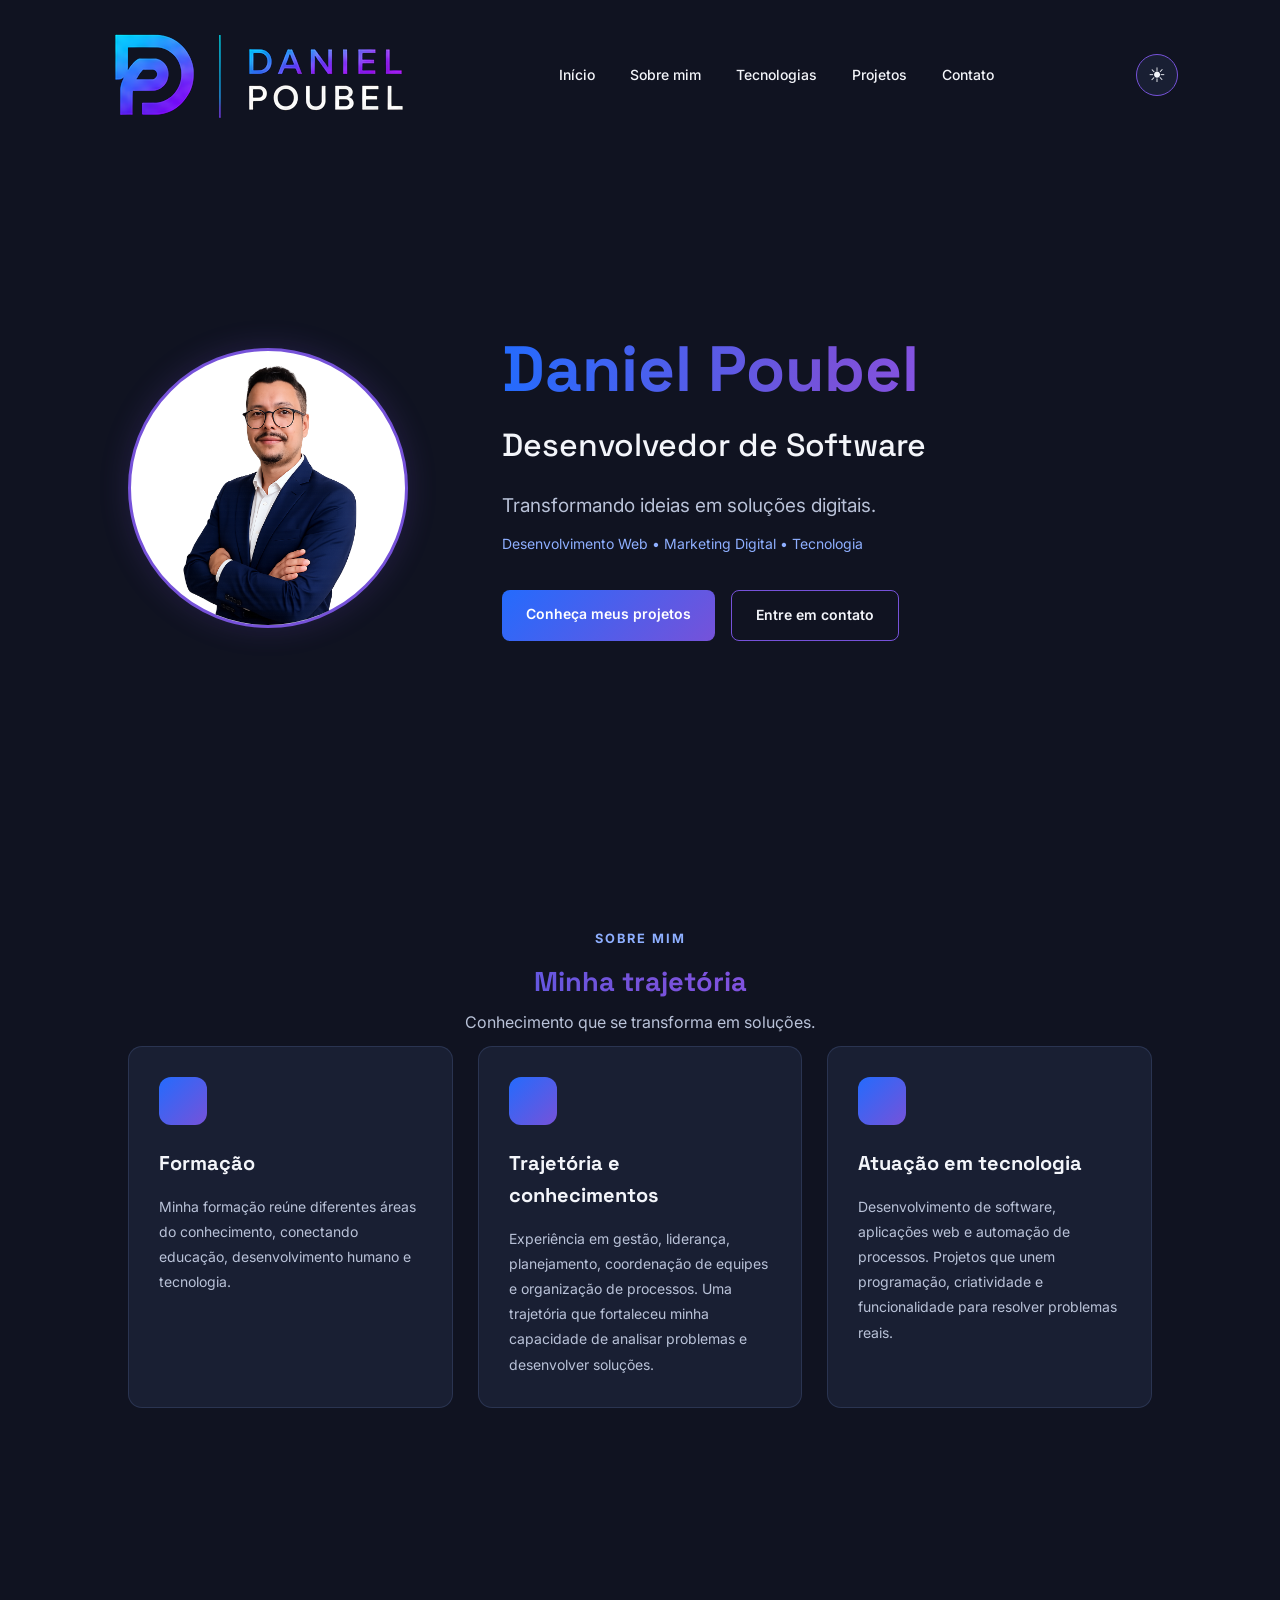
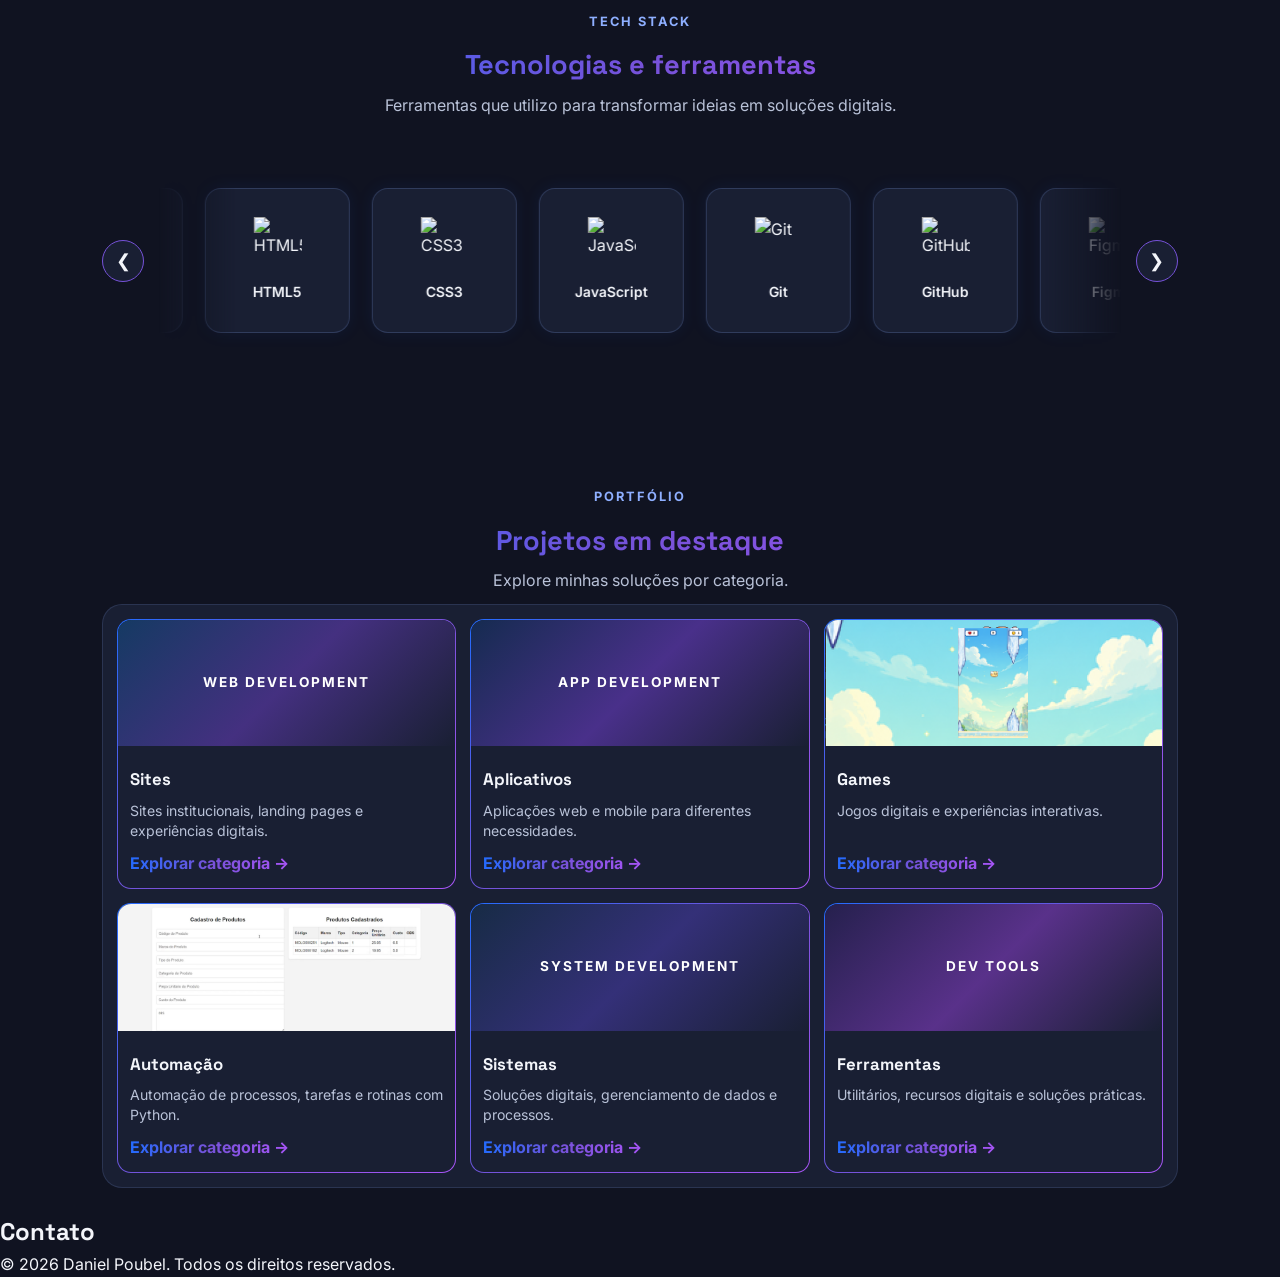
==== index.html @ 7cf1dde3 "Aprimora navegação e visual do portfólio Implementa alternância de temas, atualização dinâmica da lo" ====
<!DOCTYPE html>
<html lang="pt-BR">

<head>
    <meta charset="UTF-8">
    <meta name="viewport" content="width=device-width, initial-scale=1.0">

    <meta name="description" content="Portfólio Profissional de Daniel Poubel. Desenvolvimento Web, Marketing Digital e Tecnologia.">

    <title>Daniel Poubel | Desenvolvedor de Software</title>

    <!-- Google Fonts -->
    <link rel="preconnect" href="https://fonts.googleapis.com">
    <link rel="preconnect" href="https://fonts.gstatic.com" crossorigin>

    <link href="https://fonts.googleapis.com/css2?family=Inter:wght@400;500;600;700&family=Space+Grotesk:wght@400;500;600;700&display=swap" rel="stylesheet">

    <!-- CSS -->
    <link rel="stylesheet" href="css/style.css">
    <link rel="stylesheet" href="css/responsive.css">
    <link rel="stylesheet" href="css/animations.css">

    <!-- JavaScript -->
    <script src="js/main.js" defer></script>
    <script src="js/theme.js" defer></script>
    <script src="js/carousel.js" defer></script>

</head>

<body>

    <!-- CABEÇALHO -->
    <header class="header">

        <nav class="navbar">

            <!-- LOGO -->
            <img
                id="logo-principal"
                src="assets/images/logo/logo-horizontal-dark.png"
                alt="Daniel Poubel"
            >
            
            <button class="menu-toggle" id="menu-toggle"
                    type="button"
                    aria-label="Abrir menu"
                    aria-expanded="false">
                <span></span>
                <span></span>
                <span></span>
            </button>

            <!-- MENU -->
            <ul class="nav-menu" id="nav-menu">
                <li><a href="#inicio">Início</a></li>
                <li><a href="#sobre">Sobre mim</a></li>
                <li><a href="#tecnologias">Tecnologias</a></li>
                <li><a href="#projetos">Projetos</a></li>
                <li><a href="#contato">Contato</a></li>
            </ul>

            <!-- BOTÃO DE TEMA -->
            <button
                class="theme-toggle"
                id="theme-toggle"
                type="button"
                aria-label="Alternar tema"
            >
                <span id="theme-icon">☀</span>
            </button>

        </nav>

    </header>


    <!-- CONTEÚDO PRINCIPAL -->
    <main>

        <!-- APRESENTAÇÃO INICIAL -->
        <section class="hero" id="inicio">

            <!-- FOTO PROFISSIONAL -->
            <div class="hero-image">

                <img
                    src="assets/images/profile/daniel_poubel.png"
                    alt="Fotografia Profissional de Daniel Poubel"
                >

            </div>

            <!-- CONTEÚDO TEXTUAL -->
            <div class="hero-content">

                <h1>
                    Daniel Poubel
                </h1>

                <h2>
                    Desenvolvedor de Software
                </h2>

                <p class="hero-description">
                    Transformando ideias em soluções digitais.
                </p>

                <p class="hero-areas">
                    Desenvolvimento Web • Marketing Digital • Tecnologia
                </p>

                <div class="hero-buttons">

                    <a href="#projetos" class="btn-primary">
                        Conheça meus projetos
                    </a>

                    <a href="#contato" class="btn-secondary">
                        Entre em contato
                    </a>

                </div>

            </div>

            
        </section>


        <!-- SEÇÕES -->      
       
        <!-- SOBRE MIM -->
        <section class="about" id="sobre">

            <div class="section-heading">
                <span class="section-tag">SOBRE MIM</span>
                <h2>Minha trajetória</h2>
                <p>Conhecimento que se transforma em soluções.</p>
            </div>

            <div class="about-content">

                <!-- FORMAÇÃO -->
                <article class="about-card">
                    <div class="about-icon">
                        <i class="icon-graduation"></i>
                    </div>

                    <h3>Formação</h3>

                    <p>
                        Minha formação reúne diferentes áreas do conhecimento,
                        conectando educação, desenvolvimento humano e tecnologia.
                    </p>
                </article>

                <!-- CONHECIMENTOS -->
                <article class="about-card">
                    <div class="about-icon">
                        <i class="icon-lightbulb"></i>
                    </div>

                    <h3>Trajetória e conhecimentos</h3>

                    <p>
                        Experiência em gestão, liderança, planejamento,
                        coordenação de equipes e organização de processos.
                        Uma trajetória que fortaleceu minha capacidade de
                        analisar problemas e desenvolver soluções.
                    </p>
                </article>

                <!-- TECNOLOGIA -->
                <article class="about-card">
                    <div class="about-icon">
                        <i class="icon-code"></i>
                    </div>

                    <h3>Atuação em tecnologia</h3>

                    <p>
                        Desenvolvimento de software, aplicações web e
                        automação de processos. Projetos que unem programação,
                        criatividade e funcionalidade para resolver problemas
                        reais.
                    </p>
                </article>

            </div>

        </section>      
        
        <!-- TECNOLOGIAS -->
        <section class="technologies" id="tecnologias">

            <div class="section-heading">
                <span class="section-tag">TECH STACK</span>
                <h2>Tecnologias e ferramentas</h2>
                <p>Ferramentas que utilizo para transformar ideias em soluções digitais.</p>
            </div>

            <div class="tech-carousel">

                <button
                    class="tech-arrow tech-prev"
                    id="tech-prev"
                    type="button"
                    aria-label="Tecnologias anteriores">
                    &#10094;
                </button>

                <div class="tech-track-container" id="tech-container">

                    <div class="tech-track" id="tech-track">

                        <!-- PYTHON -->
                        <div class="tech-item">
                            <img src="https://cdn.jsdelivr.net/gh/devicons/devicon/icons/python/python-original.svg" alt="Python">
                            <span>Python</span>
                        </div>

                        <!-- HTML5 -->
                        <div class="tech-item">
                            <img src="https://cdn.simpleicons.org/html5/E34F26" alt="HTML5">
                            <span>HTML5</span>
                        </div>

                        <!-- CSS3 -->
                        <div class="tech-item">
                            <img src="https://cdn.simpleicons.org/css/663399" alt="CSS3">
                            <span>CSS3</span>
                        </div>

                        <!-- JAVASCRIPT -->
                        <div class="tech-item">
                            <img src="https://cdn.simpleicons.org/javascript/F7DF1E" alt="JavaScript">
                            <span>JavaScript</span>
                        </div>

                        <!-- GIT -->
                        <div class="tech-item">
                            <img src="https://cdn.simpleicons.org/git/F05032" alt="Git">
                            <span>Git</span>
                        </div>

                        <!-- GITHUB -->
                        <div class="tech-item">
                            <img src="https://cdn.simpleicons.org/github/FFFFFF" alt="GitHub">
                            <span>GitHub</span>
                        </div>

                        <!-- FIGMA -->
                        <div class="tech-item">
                            <img src="https://cdn.simpleicons.org/figma/F24E1E" alt="Figma">
                            <span>Figma</span>
                        </div>

                        <!-- WORDPRESS -->
                        <div class="tech-item">
                            <img src="https://cdn.simpleicons.org/wordpress/21759B" alt="WordPress">
                            <span>WordPress</span>
                        </div>

                    </div>

                </div>

                <button
                    class="tech-arrow tech-next"
                    id="tech-next"
                    type="button"
                    aria-label="Próximas tecnologias">
                    &#10095;
                </button>

            </div>

        </section>
        
        
        <!-- PROJETOS -->
        <section class="projects" id="projetos">

            <div class="section-heading">
                <span class="section-tag">PORTFÓLIO</span>
                <h2>Projetos em destaque</h2>
                <p>Explore minhas soluções por categoria.</p>
            </div>

            <div class="projects-container">

                <!-- SITES -->
                <a href="projetos/sites/index.html" class="project-card">
                    <div class="project-image category-cover category-sites">
                        <span>WEB DEVELOPMENT</span>
                    </div>
                    <div class="project-content">
                        <h3>Sites</h3>
                        <p>Sites institucionais, landing pages e experiências digitais.</p>
                        <span class="project-link">Explorar categoria →</span>
                    </div>
                </a>

                <!-- APLICATIVOS -->
                <a href="projetos/aplicativos/index.html" class="project-card">
                    <div class="project-image category-cover category-apps">
                        <span>APP DEVELOPMENT</span>
                    </div>
                    <div class="project-content">
                        <h3>Aplicativos</h3>
                        <p>Aplicações web e mobile para diferentes necessidades.</p>
                        <span class="project-link">Explorar categoria →</span>
                    </div>
                </a>

                <!-- GAMES -->
                <a href="projetos/games/index.html" class="project-card">
                    <div class="project-image project-image-vertical">
                        <img src="assets/images/projects/loop-sky/gameplay.png"
                            alt="Jogo Loop Sky">
                    </div>
                    <div class="project-content">
                        <h3>Games</h3>
                        <p>Jogos digitais e experiências interativas.</p>
                        <span class="project-link">Explorar categoria →</span>
                    </div>
                </a>

                <!-- AUTOMAÇÃO -->
                <a href="projetos/automacao/index.html" class="project-card">
                    <div class="project-image">
                        <img src="assets/images/projects/rpa-produtos.png"
                            alt="Automação de cadastro de produtos">
                    </div>
                    <div class="project-content">
                        <h3>Automação</h3>
                        <p>Automação de processos, tarefas e rotinas com Python.</p>
                        <span class="project-link">Explorar categoria →</span>
                    </div>
                </a>

                <!-- SISTEMAS -->
                <a href="projetos/sistemas/index.html" class="project-card">
                    <div class="project-image category-cover category-systems">
                        <span>SYSTEM DEVELOPMENT</span>
                    </div>
                    <div class="project-content">
                        <h3>Sistemas</h3>
                        <p>Soluções digitais, gerenciamento de dados e processos.</p>
                        <span class="project-link">Explorar categoria →</span>
                    </div>
                </a>

                <!-- FERRAMENTAS -->
                <a href="projetos/ferramentas/index.html" class="project-card">
                    <div class="project-image category-cover category-tools">
                        <span>DEV TOOLS</span>
                    </div>
                    <div class="project-content">
                        <h3>Ferramentas</h3>
                        <p>Utilitários, recursos digitais e soluções práticas.</p>
                        <span class="project-link">Explorar categoria →</span>
                    </div>
                </a>

            </div>
        </section>

        <section id="contato">
            <h2>Contato</h2>
        </section>

    </main>

    <!-- RODAPÉ -->
    <footer class="footer">
        <p>
            © 2026 Daniel Poubel. Todos os direitos reservados.
        </p>
    </footer>

<button id="voltar-topo" aria-label="Voltar ao topo">
    <svg viewBox="0 0 24 24" width="20" height="20"
         fill="none" stroke="currentColor"
         stroke-width="2" stroke-linecap="round"
         stroke-linejoin="round">
        <path d="M5 14L12 7L19 14"/>
    </svg>
</button>

</body>

</html>
---- css/style.css ----
/* ===== CONFIGURAÇÕES GERAIS ===== */

* {
    margin: 0;
    padding: 0;
    box-sizing: border-box;
}

html {
    scroll-behavior: smooth;
}

:root {
    --cor-fundo: #101321;
    --cor-texto: #F3F5FA;
    --cor-card: #191F33;
    --cor-texto-secundario: #B9C2D8;
    --cor-destaque-texto: #8EAFFF;
    --brilho-hover: rgba(255, 255, 255, 0.65);
}

[data-theme="light"] {
    --cor-fundo: #F3F5FA;
    --cor-texto: #191F33;
    --cor-card: #FFFFFF;
    --cor-texto-secundario: #596579;
    --cor-destaque-texto: #5266B5;
    --brilho-hover: rgba(100, 100, 100, 0.30);
}

body {
    background-color: var(--cor-fundo);
    color: var(--cor-texto);
    font-family: 'Inter', sans-serif;
    line-height: 1.6;
}
    
h1, h2, h3, h4 {
    font-family: 'Space Grotesk', sans-serif;
}
    

/* ===== CABEÇALHO E NAVEGAÇÃO ===== */

.header {
    width: 100%;
    padding: 20px 8%;
    position: relative;
    z-index: 100;
}

.navbar {
    display: flex;
    align-items: center;
    justify-content: space-between;
}

/* LOGO */

.logo img {
    width: 170px;
    height: auto;
    display: block;
}

/* MENU */

.nav-menu {
    display: flex;
    align-items: center;
    gap: 35px;
    list-style: none;
}

.nav-menu a {
    color: var(--cor-texto);
    text-decoration: none;
    font-size: 14px;
    font-weight: 500;
    position: relative;
    transition: color 0.3s ease;
}

/* SUBLINHADO ANIMADO */

.nav-menu a::after {
    content: "";
    position: absolute;
    width: 0;
    height: 2px;
    bottom: -7px;
    left: 0;
    background: linear-gradient(
        90deg,
        #246BFD,
        #7652D9
    );
    transition: width 0.3s ease;
}

.nav-menu a:hover {
    color: #8EAFFF;
}

.nav-menu a:hover::after {
    width: 100%;
}

/* BOTÃO DE TEMA */

.theme-toggle {
    width: 42px;
    height: 42px;
    border: 1px solid #7652D9;
    border-radius: 50%;
    background-color: var(--cor-card);
    color: var(--cor-texto);
    font-size: 20px;
    cursor: pointer;
    transition: all 0.3s ease;
}

.theme-toggle:hover {
    transform: scale(1.1);
    box-shadow: 0 0 15px #7652D9;
}


/* ===== SEÇÃO HERO ===== */

.hero {
    min-height: 75vh;
    padding: 80px 10%;
    display: flex;
    align-items: center;
    justify-content: space-between;
    gap: 60px;
}

/* CONTEÚDO TEXTUAL */

.hero-content {
    flex: 1;
    max-width: 650px;
}

.hero-content h1 {
    font-size: clamp(42px, 5vw, 68px);
    font-weight: 700;
    line-height: 1.1;
    margin-bottom: 15px;
    background: linear-gradient(90deg,#246BFD 0%,#7652D9 50%,#A855F7 100%);
    -webkit-background-clip: text;
    background-clip: text;
    -webkit-text-fill-color: transparent;
}

.hero-content h2 {
    font-size: clamp(22px, 2.5vw, 32px);
    font-weight: 500;
    margin-bottom: 20px;
}

.hero-description {
    font-size: 19px;
    color: var(--cor-texto-secundario);
    margin-bottom: 12px;
}

.hero-areas {
    font-size: 14px;
    color: var(--cor-destaque-texto);
    margin-bottom: 35px;
}

/* FOTOGRAFIA */

.hero-image {
    flex: 0 0 280px;
    display: flex;
    justify-content: center;
}

.hero-image img {
    width: 100%;
    max-width: 280px;
    background-color: #FFFFFF;
    aspect-ratio: 1 / 1;
    object-fit: cover;
    object-position: center 20%;
    border-radius: 50%;
    border: 3px solid #7652D9;
    box-shadow: 0 0 30px rgba(118, 82, 217, 0.20);
    transition: transform 0.4s ease,
                box-shadow 0.4s ease;
}

.hero-image img:hover {
    transform: scale(1.04);
    box-shadow: 0 0 35px rgba(36, 107, 253, 0.40);
}

/* BOTÕES */

.hero-buttons {
    display: flex;
    flex-wrap: wrap;
    gap: 16px;
}

.btn-primary,
.btn-secondary {
    display: inline-block;
    padding: 13px 24px;
    border-radius: 8px;
    text-decoration: none;
    font-size: 14px;
    font-weight: 600;
    transition: all 0.3s ease;
}

.btn-primary {
    background: linear-gradient(135deg, #246BFD, #7652D9);
    color: #FFFFFF;
}

.btn-primary:hover {
    transform: translateY(-3px);
    box-shadow: 0 8px 22px rgba(36, 107, 253, 0.30);
}

.btn-secondary {
    border: 1px solid #7652D9;
    color: var(--cor-texto);
}

.btn-secondary:hover {
    background-color: #7652D9;
    transform: translateY(-3px);
}

/* FOCO ACESSÍVEL DOS BOTÕES */
.btn-primary:focus-visible,
.btn-secondary:focus-visible {
    outline: 2px solid #8EAFFF;
    outline-offset: 3px;
}


/* ===== SOBRE MIM ===== */

.about {
    padding: 100px 10%;
}

.section-heading {
    text-align: center;
    margin-bottom: 55px;
}

.section-tag {
    display: inline-block;
    color: #8EAFFF;
    font-size: 12px;
    font-weight: 700;
    letter-spacing: 3px;
    margin-bottom: 5px;
}

.section-heading h2 {
    font-size: 38px;
    margin-bottom: 12px;
}

.section-heading p {
    color: #B9C2D8;
    font-size: 16px;
}

.about-content {
    display: grid;
    grid-template-columns: repeat(3, 1fr);
    gap: 25px;
}

.about-card {
    background-color: var(--cor-card);
    border: 1px solid rgba(142, 175, 255, 0.15);
    border-radius: 14px;
    padding: 30px;
    transition: transform 0.3s ease, border-color 0.3s ease;
}

.about-card:hover {
    transform: translateY(-6px);
    border-color: #7652D9;
}

.about-icon {
    width: 48px;
    height: 48px;
    display: flex;
    align-items: center;
    justify-content: center;
    background: linear-gradient(135deg, #246BFD, #7652D9);
    border-radius: 12px;
    margin-bottom: 22px;
}

.about-card h3 {
    font-size: 20px;
    margin-bottom: 15px;
}

.about-card p {
    color: var(--cor-texto-secundario);
    font-size: 14px;
    line-height: 1.8;
}

/* ===== TECNOLOGIAS ===== */

.technologies {
    padding: 100px 8%;
    position: relative;
    overflow: hidden;
}

.tech-carousel {
    position: relative;
    display: flex;
    align-items: center;
    gap: 15px;
    margin-top: 45px;
}

.tech-track-container {
    flex: 1;
    overflow: hidden;
    padding: 25px 0;

    mask-image: linear-gradient(
        90deg,
        transparent,
        #000 8%,
        #000 92%,
        transparent
    );
}

.tech-track {
    display: flex;
    align-items: center;
    gap: 22px;
    width: max-content;
    will-change: transform;
}

.tech-item {
    width: 145px;
    min-width: 145px;
    height: 145px;

    display: flex;
    flex-direction: column;
    align-items: center;
    justify-content: center;
    gap: 16px;

    background: var(--cor-card);

    border: 1px solid rgba(142, 175, 255, 0.2);
    border-radius: 16px;

    box-shadow: 0 0 18px rgba(36, 107, 253, 0.08);

    transition:
        transform 0.3s ease,
        box-shadow 0.3s ease,
        border-color 0.3s ease;
}

.tech-item:hover {
    transform: translateY(-8px);
    border-color: #7652D9;

    box-shadow:
        0 0 20px rgba(36, 107, 253, 0.2),
        0 0 35px rgba(118, 82, 217, 0.15);
}

.tech-item img {
    width: 48px;
    height: 48px;
    object-fit: contain;
}

.tech-item span {
    color: var(--cor-texto);
    font-size: 14px;
    font-weight: 600;
}

.tech-arrow {
    width: 42px;
    height: 42px;
    flex-shrink: 0;

    background-color: var(--cor-card);
    border: 1px solid #7652D9;
    border-radius: 50%;

    color: var(--cor-texto);
    font-size: 18px;
    cursor: pointer;

    transition: all 0.3s ease;
    z-index: 2;
}

.tech-arrow:hover {
    background: linear-gradient(135deg, #246BFD, #7652D9);

    box-shadow:
        0 0 15px rgba(118, 82, 217, 0.4);
}

/* PROJETOS */
.projects {
    padding: 25px 8%;
}

.section-heading {
    text-align: center;
    margin-bottom: 10px;
}

.section-tag {
    color: #8EAFFF;
    font-size: 0.8rem;
    font-weight: 700;
    letter-spacing: 2px;
}

.section-heading h2 {
    margin: 6px 0;
    font-size: 1.7rem;
    background: linear-gradient(
        90deg,
        #246BFD 0%,
        #7652D9 50%,
        #A855F7 100%
    );
    -webkit-background-clip: text;
    background-clip: text;
    -webkit-text-fill-color: transparent;
}

.section-heading p {
    color: var(--cor-texto-secundario);
}

.projects-container {
    max-width: 1100px;
    margin: 0 auto;
    padding: 14px;
    display: grid;
    grid-template-columns: repeat(3, minmax(0, 1fr));
    gap: 14px;
    background: var(--cor-card);
    border: 1px solid rgba(142, 175, 255, 0.15);
    border-radius: 20px;
}

.project-card {
    display: flex;
    flex-direction: column;
    overflow: hidden;
    color: inherit;
    text-decoration: none;
    background:
        linear-gradient(var(--cor-card), var(--cor-card)) padding-box,
        linear-gradient(135deg, #246BFD, #7652D9, #A855F7) border-box;
    border: 1px solid transparent;
    border-radius: 14px;
    transition: transform 0.3s ease, box-shadow 0.3s ease;
}

.project-card:hover {
    transform: translateY(-4px);
    box-shadow: 0 8px 24px rgba(118, 82, 217, 0.25);
}

.project-image {
    width: 100%;
    aspect-ratio: 16 / 6;
    overflow: hidden;
    background: #101321;
}

.project-image img {
    width: 100%;
    height: 100%;
    object-fit: cover;
    display: block;
}

.project-image-vertical {
    position: relative;
    background-image: url("../assets/images/projects/loop-sky/gameplay.png");
    background-size: cover;
    background-position: center;
}

.project-image-vertical img {
    object-fit: contain;
    padding: 8px;
}

.project-content {
    display: flex;
    flex-direction: column;
    align-items: flex-start;
    flex: 1;
    padding: 12px;
}

.project-category {
    color: #8EAFFF;
    font-size: 0.72rem;
    font-weight: 700;
    letter-spacing: 1px;
}

.project-content h3 {
    margin: 8px 0;
    color: var(--cor-texto);
    font-size: 1.05rem;
}

.project-content p {
    color: var(--cor-texto-secundario);
    font-size: 0.88rem;
    line-height: 1.4;
    margin-bottom: 10px;
}

.project-technologies {
    display: flex;
    flex-wrap: wrap;
    gap: 6px;
    margin-bottom: 12px;
}

.project-technologies span {
    padding: 4px 8px;
    color: var(--cor-texto);
    background:var(--cor-card);
    border: 1px solid transparent;
    border-radius: 6px;
    font-size: 0.7rem;
}

.project-link {
    margin-top: auto;
    background: linear-gradient(90deg, #246BFD, #7652D9, #A855F7);
    -webkit-background-clip: text;
    background-clip: text;
    -webkit-text-fill-color: transparent;
    font-weight: 700;
}

/* CAPAS DAS CATEGORIAS */
.category-cover {
    display: flex;
    align-items: center;
    justify-content: center;
    position: relative;
    background: linear-gradient(135deg, #17234A, #39236F, #171B35);
}

.category-cover span {
    color: #FFFFFF;
    font-size: 0.85rem;
    font-weight: 700;
    letter-spacing: 2px;
    text-align: center;
    padding: 10px;
}

.category-apps {
    background: linear-gradient(135deg, #152B50, #49308A, #191F33);
}

.category-systems {
    background: linear-gradient(135deg, #172B45, #343078, #191F33);
}

.category-tools {
    background: linear-gradient(135deg, #25204D, #59318A, #191F33);
}

.category-sites {
    background: linear-gradient(135deg, #153A63, #443080, #191F33);
}

#voltar-topo {
    position: fixed;
    bottom: 25px;
    right: 65px;
    width: 38px;
    height: 38px;
    border: 2px solid #7652D9;
    border-radius: 50%;
    background: var(--cor-card);
    color: var(--cor-destaque-texto);
    border-color: #7652D9;
    font-size: 22px;
    cursor: pointer;
    opacity: 0;
    visibility: hidden;
    transition: 0.3s ease;
    padding: 0;
    display: flex;
    align-items: center;
    justify-content: center;
}

#voltar-topo.visivel {
    opacity: 1;
    visibility: visible;
}

#voltar-topo:hover {
    transform: scale(1.12);
    color: var(--cor-texto);
    background: var(--cor-card);;
    box-shadow: 0 0 8px var(--brilho-hover);
}
---- css/responsive.css ----
/* ===== RESPONSIVIDADE DO HERO ===== */

/* TABLETS */
@media (max-width: 900px) {

    .hero {
        padding: 70px 6%;
        gap: 25px;
    }

    .hero-image {
        flex-basis: 230px;
    }

    .hero-image img {
        max-width: 230px;
    }

}

/* CELULARES */
@media (max-width: 600px) {

    .hero {
        min-height: auto;
        padding: 60px 7%;
        flex-direction: column;
        text-align: center;
        gap: 35px;
    }

    .hero-image {
        flex-basis: auto;
        order: -1;
    }

    .hero-image img {
        max-width: 200px;
    }

    .hero-content {
        width: 100%;
    }

   .hero-buttons {
        justify-content: center;
        width: 100%;
    }

}


/* ===== MENU MOBILE ===== */

/* Botão escondido em telas maiores */
.menu-toggle {
    display: none;
}

/* CELULARES */
@media (max-width: 600px) {

    .navbar {
        position: relative;
    }

    /* Botão hambúrguer */
    .menu-toggle {
        display: flex;
        flex-direction: column;
        justify-content: center;
        align-items: center;
        gap: 5px;
        width: 42px;
        height: 42px;
        background: #191F33;
        border: 1px solid #7652D9;
        border-radius: 8px;
        cursor: pointer;
    }

    .menu-toggle span {
        width: 20px;
        height: 2px;
        background-color: #F3F5FA;
        border-radius: 2px;
    }

    /* Menu de navegação */
    .nav-menu {
        display: none;
        position: absolute;
        top: calc(100% + 15px);
        right: 0;
        flex-direction: column;
        align-items: center;
        gap: 22px;
        width: 220px;
        padding: 25px;
        background-color: #191F33;
        border: 1px solid #7652D9;
        border-radius: 10px;
        z-index: 200;
    }

    /* Menu aberto */
    .nav-menu.active {
        display: flex;
    }
    
    /* Animação do botão hambúrguer */

    .menu-toggle span {
        transition: transform 0.3s ease, opacity 0.3s ease;
    }

    .menu-toggle.active span:nth-child(1) {
        transform: translateY(7px) rotate(45deg);
    }

    .menu-toggle.active span:nth-child(2) {
        opacity: 0;
    }

    .menu-toggle.active span:nth-child(3) {
        transform: translateY(-7px) rotate(-45deg);
    }


}
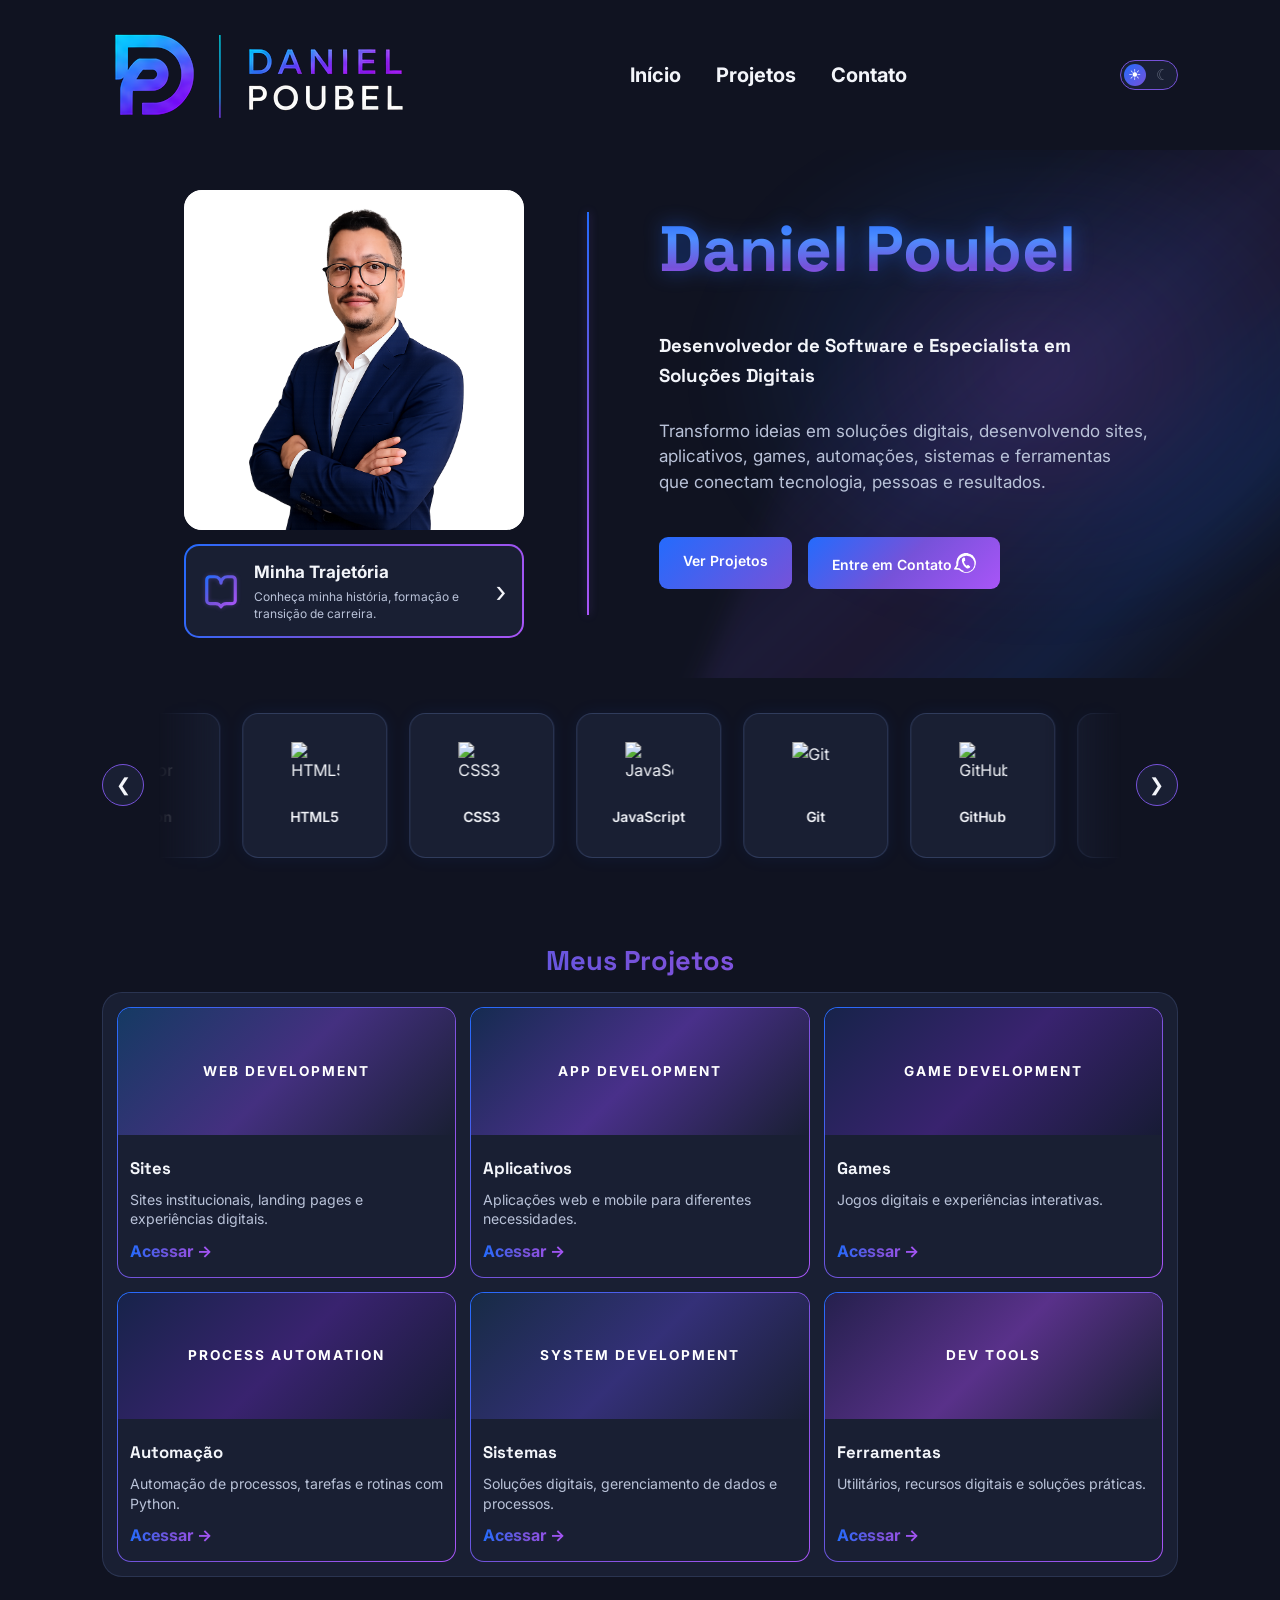
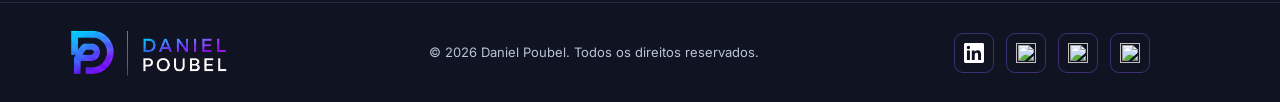
==== commit 45f2a15e: "Aprimora identidade visual e estrutura do portfólio Evolução visual e estrutural do portfólio, com m" ====
--- a/index.html
+++ b/index.html
@@ -54,8 +54,6 @@
             <!-- MENU -->
             <ul class="nav-menu" id="nav-menu">
                 <li><a href="#inicio">Início</a></li>
-                <li><a href="#sobre">Sobre mim</a></li>
-                <li><a href="#tecnologias">Tecnologias</a></li>
                 <li><a href="#projetos">Projetos</a></li>
                 <li><a href="#contato">Contato</a></li>
             </ul>
@@ -67,7 +65,7 @@
                 type="button"
                 aria-label="Alternar tema"
             >
-                <span id="theme-icon">☀</span>
+                <span class="theme-icon" id="theme-icon">☀</span>
             </button>
 
         </nav>
@@ -81,124 +79,93 @@
         <!-- APRESENTAÇÃO INICIAL -->
         <section class="hero" id="inicio">
 
-            <!-- FOTO PROFISSIONAL -->
-            <div class="hero-image">
-
-                <img
-                    src="assets/images/profile/daniel_poubel.png"
-                    alt="Fotografia Profissional de Daniel Poubel"
-                >
-
-            </div>
-
-            <!-- CONTEÚDO TEXTUAL -->
+            <div class="hero-profile">
+
+                <div class="hero-image">
+                    <img
+                        src="assets/images/profile/daniel_poubel.png"
+                        alt="Fotografia profissional de Daniel Poubel"
+                    >
+                </div>
+
+                <a href="sobre/index.html" class="trajectory-card">
+                    <span class="trajectory-icon">
+                        <svg viewBox="0 0 24 24" width="38" height="38"
+                            fill="none" stroke="url(#livroGradiente)"
+                            stroke-width="2" stroke-linecap="round"
+                            stroke-linejoin="round">
+
+                            <defs>
+                                <linearGradient id="livroGradiente" x1="0" y1="0" x2="1" y2="1">
+                                    <stop offset="0%" stop-color="#246BFD"/>
+                                    <stop offset="50%" stop-color="#7652D9"/>
+                                    <stop offset="100%" stop-color="#A855F7"/>
+                                </linearGradient>
+                            </defs>
+
+                            <path d="M12 7v14"/>
+                            <path d="M3 18V5a2 2 0 0 1 2-2h3a4 4 0 0 1 4 4 4 4 0 0 1 4-4h3a2 2 0 0 1 2 2v13a2 2 0 0 1-2 2h-3a4 4 0 0 0-4 2 4 4 0 0 0-4-2H5a2 2 0 0 1-2-2Z"/>
+                        </svg>
+                    </span>
+
+                    <span class="trajectory-content">
+                        <strong>Minha Trajetória</strong>
+                        <small>Conheça minha história, formação e transição de carreira.</small>
+                    </span>
+
+                    <span class="trajectory-arrow">›</span>
+                </a>
+
+            </div>
+
             <div class="hero-content">
 
-                <h1>
-                    Daniel Poubel
-                </h1>
-
-                <h2>
-                    Desenvolvedor de Software
-                </h2>
+                <h1>Daniel Poubel</h1>
+
+                <h3>Desenvolvedor de Software e Especialista em Soluções Digitais
+                </h3>
 
                 <p class="hero-description">
-                    Transformando ideias em soluções digitais.
+                    Transformo ideias em soluções digitais, desenvolvendo sites,
+                    <br>
+                    aplicativos, games, automações, sistemas e ferramentas<br>que
+                    conectam tecnologia, pessoas e resultados.
                 </p>
 
-                <p class="hero-areas">
-                    Desenvolvimento Web • Marketing Digital • Tecnologia
-                </p>
-
                 <div class="hero-buttons">
 
                     <a href="#projetos" class="btn-primary">
-                        Conheça meus projetos
+                        Ver Projetos
                     </a>
 
-                    <a href="#contato" class="btn-secondary">
-                        Entre em contato
+                    <a
+                        href="#"
+                        class="btn-secondary"
+                        onclick="alert('Em breve!'); return false;"
+                    >
+                        Entre em Contato
+
+                        <svg
+                            xmlns="http://www.w3.org/2000/svg"
+                            viewBox="0 0 24 24"
+                            width="20"
+                            height="20"
+                            style="transform: translateY(3px) rotate(+18deg);"
+                            fill="currentColor"
+                            aria-hidden="true"
+                        >
+                            <path d="M20.52 3.48A11.8 11.8 0 0 0 12.12 0C5.55 0 .2 5.35.2 11.92c0 2.1.55 4.15 1.6 5.96L.1 24l6.27-1.64a11.9 11.9 0 0 0 5.75 1.47h.01c6.57 0 11.92-5.35 11.92-11.92a11.8 11.8 0 0 0-3.53-8.43ZM12.13 21.8a9.9 9.9 0 0 1-5.04-1.38l-.36-.21-3.72.98.99-3.63-.24-.37a9.88 9.88 0 1 1 8.37 5.59Zm5.43-7.4c-.3-.15-1.76-.87-2.03-.97-.27-.1-.47-.15-.67.15-.2.3-.77.97-.94 1.17-.17.2-.35.22-.65.07-.3-.15-1.26-.46-2.4-1.46-.89-.79-1.49-1.76-1.66-2.06-.17-.3-.02-.46.13-.61.14-.13.3-.35.45-.52.15-.17.2-.3.3-.5.1-.2.05-.37-.02-.52-.08-.15-.67-1.61-.92-2.21-.24-.58-.49-.5-.67-.51h-.57c-.2 0-.52.07-.79.37-.27.3-1.04 1.02-1.04 2.48s1.07 2.88 1.22 3.08c.15.2 2.1 3.21 5.09 4.5.71.31 1.27.5 1.7.64.71.23 1.36.2 1.87.12.57-.09 1.76-.72 2.01-1.42.25-.7.25-1.29.17-1.42-.07-.13-.27-.2-.57-.35Z"/>
+                        </svg>
                     </a>
 
                 </div>
 
             </div>
 
-            
-        </section>
-
-
-        <!-- SEÇÕES -->      
-       
-        <!-- SOBRE MIM -->
-        <section class="about" id="sobre">
-
-            <div class="section-heading">
-                <span class="section-tag">SOBRE MIM</span>
-                <h2>Minha trajetória</h2>
-                <p>Conhecimento que se transforma em soluções.</p>
-            </div>
-
-            <div class="about-content">
-
-                <!-- FORMAÇÃO -->
-                <article class="about-card">
-                    <div class="about-icon">
-                        <i class="icon-graduation"></i>
-                    </div>
-
-                    <h3>Formação</h3>
-
-                    <p>
-                        Minha formação reúne diferentes áreas do conhecimento,
-                        conectando educação, desenvolvimento humano e tecnologia.
-                    </p>
-                </article>
-
-                <!-- CONHECIMENTOS -->
-                <article class="about-card">
-                    <div class="about-icon">
-                        <i class="icon-lightbulb"></i>
-                    </div>
-
-                    <h3>Trajetória e conhecimentos</h3>
-
-                    <p>
-                        Experiência em gestão, liderança, planejamento,
-                        coordenação de equipes e organização de processos.
-                        Uma trajetória que fortaleceu minha capacidade de
-                        analisar problemas e desenvolver soluções.
-                    </p>
-                </article>
-
-                <!-- TECNOLOGIA -->
-                <article class="about-card">
-                    <div class="about-icon">
-                        <i class="icon-code"></i>
-                    </div>
-
-                    <h3>Atuação em tecnologia</h3>
-
-                    <p>
-                        Desenvolvimento de software, aplicações web e
-                        automação de processos. Projetos que unem programação,
-                        criatividade e funcionalidade para resolver problemas
-                        reais.
-                    </p>
-                </article>
-
-            </div>
-
-        </section>      
+        </section>    
         
         <!-- TECNOLOGIAS -->
         <section class="technologies" id="tecnologias">
-
-            <div class="section-heading">
-                <span class="section-tag">TECH STACK</span>
-                <h2>Tecnologias e ferramentas</h2>
-                <p>Ferramentas que utilizo para transformar ideias em soluções digitais.</p>
-            </div>
 
             <div class="tech-carousel">
 
@@ -283,9 +250,7 @@
         <section class="projects" id="projetos">
 
             <div class="section-heading">
-                <span class="section-tag">PORTFÓLIO</span>
-                <h2>Projetos em destaque</h2>
-                <p>Explore minhas soluções por categoria.</p>
+                <h2>Meus Projetos</h2>
             </div>
 
             <div class="projects-container">
@@ -298,7 +263,7 @@
                     <div class="project-content">
                         <h3>Sites</h3>
                         <p>Sites institucionais, landing pages e experiências digitais.</p>
-                        <span class="project-link">Explorar categoria →</span>
+                        <span class="project-link">Acessar →</span>
                     </div>
                 </a>
 
@@ -310,34 +275,37 @@
                     <div class="project-content">
                         <h3>Aplicativos</h3>
                         <p>Aplicações web e mobile para diferentes necessidades.</p>
-                        <span class="project-link">Explorar categoria →</span>
+                        <span class="project-link">Acessar →</span>
                     </div>
                 </a>
 
                 <!-- GAMES -->
                 <a href="projetos/games/index.html" class="project-card">
-                    <div class="project-image project-image-vertical">
-                        <img src="assets/images/projects/loop-sky/gameplay.png"
-                            alt="Jogo Loop Sky">
-                    </div>
+                   
+                    <div class="project-image category-cover category-games">
+                        <span>GAME DEVELOPMENT</span>
+                    </div>
+
                     <div class="project-content">
                         <h3>Games</h3>
                         <p>Jogos digitais e experiências interativas.</p>
-                        <span class="project-link">Explorar categoria →</span>
+                        <span class="project-link">Acessar →</span>
                     </div>
                 </a>
 
                 <!-- AUTOMAÇÃO -->
                 <a href="projetos/automacao/index.html" class="project-card">
-                    <div class="project-image">
-                        <img src="assets/images/projects/rpa-produtos.png"
-                            alt="Automação de cadastro de produtos">
-                    </div>
+                    
+                    <div class="project-image category-cover category-automation">
+                        <span>PROCESS AUTOMATION</span>
+                    </div>
+
                     <div class="project-content">
                         <h3>Automação</h3>
                         <p>Automação de processos, tarefas e rotinas com Python.</p>
-                        <span class="project-link">Explorar categoria →</span>
-                    </div>
+                        <span class="project-link">Acessar →</span>
+                    </div>
+
                 </a>
 
                 <!-- SISTEMAS -->
@@ -348,7 +316,7 @@
                     <div class="project-content">
                         <h3>Sistemas</h3>
                         <p>Soluções digitais, gerenciamento de dados e processos.</p>
-                        <span class="project-link">Explorar categoria →</span>
+                        <span class="project-link">Acessar →</span>
                     </div>
                 </a>
 
@@ -360,25 +328,54 @@
                     <div class="project-content">
                         <h3>Ferramentas</h3>
                         <p>Utilitários, recursos digitais e soluções práticas.</p>
-                        <span class="project-link">Explorar categoria →</span>
+                        <span class="project-link">Acessar →</span>
                     </div>
                 </a>
 
             </div>
         </section>
 
-        <section id="contato">
-            <h2>Contato</h2>
-        </section>
-
     </main>
 
-    <!-- RODAPÉ -->
-    <footer class="footer">
-        <p>
-            © 2026 Daniel Poubel. Todos os direitos reservados.
-        </p>
-    </footer>
+    
+<!-- RODAPÉ -->
+<footer class="footer">
+
+    <div class="footer-logo">
+        <img
+            id="logo-rodape"
+            src="assets/images/logo/logo-horizontal-dark.png"
+            alt="Daniel Poubel"
+        >
+    </div>
+
+    <p class="footer-copy">
+        © 2026 Daniel Poubel. Todos os direitos reservados.
+    </p>
+    
+        <div class="footer-social" id="contato">
+
+            <a href="https://www.linkedin.com/in/daniel-poubel/" aria-label="LinkedIn">
+                <svg viewBox="0 0 24 24" width="20" height="20" fill="#FFFFFF" aria-hidden="true">
+                    <path d="M20.447 20.452h-3.554v-5.569c0-1.328-.027-3.037-1.852-3.037-1.853 0-2.136 1.445-2.136 2.939v5.667H9.35V9h3.414v1.561h.049c.476-.9 1.637-1.85 3.37-1.85 3.601 0 4.267 2.37 4.267 5.455v6.286zM5.337 7.433a2.062 2.062 0 1 1 0-4.124 2.062 2.062 0 0 1 0 4.124zM7.119 20.452H3.554V9h3.565v11.452zM22.225 0H1.771C.792 0 0 .774 0 1.729v20.542C0 23.227.792 24 1.771 24h20.451C23.2 24 24 23.227 24 22.271V1.729C24 .774 23.2 0 22.222 0h.003z"/>
+                </svg>
+            </a>
+
+            <a href="https://github.com/danielpoubel" aria-label="GitHub">
+                <img src="https://cdn.simpleicons.org/github/FFFFFF" alt="">
+            </a>
+
+            <a href="https://www.instagram.com/danielpoubel.dev" aria-label="Instagram">
+                <img src="https://cdn.simpleicons.org/instagram/FFFFFF" alt="">
+            </a>
+
+            <a href="mailto:poubel.tech@gmail.com" aria-label="Gmail">
+                <img src="https://cdn.simpleicons.org/gmail/FFFFFF" alt="">
+            </a>
+
+        </div>
+
+</footer>
 
 <button id="voltar-topo" aria-label="Voltar ao topo">
     <svg viewBox="0 0 24 24" width="20" height="20"
--- a/css/style.css
+++ b/css/style.css
@@ -75,8 +75,8 @@
 .nav-menu a {
     color: var(--cor-texto);
     text-decoration: none;
-    font-size: 14px;
-    font-weight: 500;
+    font-size: 20px;
+    font-weight: 700;
     position: relative;
     transition: color 0.3s ease;
 }
@@ -99,105 +99,299 @@
 }
 
 .nav-menu a:hover {
-    color: #8EAFFF;
-}
-
-.nav-menu a:hover::after {
-    width: 100%;
-}
-
-/* BOTÃO DE TEMA */
-
-.theme-toggle {
-    width: 42px;
-    height: 42px;
-    border: 1px solid #7652D9;
-    border-radius: 50%;
-    background-color: var(--cor-card);
-    color: var(--cor-texto);
-    font-size: 20px;
-    cursor: pointer;
-    transition: all 0.3s ease;
-}
-
-.theme-toggle:hover {
-    transform: scale(1.1);
-    box-shadow: 0 0 15px #7652D9;
-}
-
-
-/* ===== SEÇÃO HERO ===== */
-
-.hero {
-    min-height: 75vh;
-    padding: 80px 10%;
-    display: flex;
-    align-items: center;
-    justify-content: space-between;
-    gap: 60px;
-}
-
-/* CONTEÚDO TEXTUAL */
-
-.hero-content {
-    flex: 1;
-    max-width: 650px;
-}
-
-.hero-content h1 {
-    font-size: clamp(42px, 5vw, 68px);
-    font-weight: 700;
-    line-height: 1.1;
-    margin-bottom: 15px;
-    background: linear-gradient(90deg,#246BFD 0%,#7652D9 50%,#A855F7 100%);
+    background: linear-gradient(
+        90deg,
+        #246BFD,
+        #7652D9,
+        #A855F7
+    );
     -webkit-background-clip: text;
     background-clip: text;
     -webkit-text-fill-color: transparent;
-}
-
-.hero-content h2 {
-    font-size: clamp(22px, 2.5vw, 32px);
-    font-weight: 500;
-    margin-bottom: 20px;
-}
-
-.hero-description {
-    font-size: 19px;
+    color: transparent;
+}
+
+.nav-menu a:hover::after {
+    width: 100%;
+}
+
+/* BOTÃO DE TEMA */
+
+.theme-toggle {
+    width: 58px;
+    height: 30px;
+    padding: 3px;
+    border: 1px solid #7652D9;
+    border-radius: 20px;
+    background-color: var(--cor-card);
+    cursor: pointer;
+    display: flex;
+    align-items: center;
+    transition: all 0.3s ease;
+}
+
+.theme-icon {
+    width: 22px;
+    height: 22px;
+    border-radius: 50%;
+    background: linear-gradient(135deg, #246BFD, #7652D9);
+    color: #FFFFFF;
+    font-size: 15px;
+    display: flex;
+    align-items: center;
+    justify-content: center;
+    transition: transform 0.3s ease;
+}
+
+
+.theme-toggle {
+    position: relative;
+}
+
+.theme-toggle::after {
+    content: "☾";
+    position: absolute;
+    right: 8px;
     color: var(--cor-texto-secundario);
-    margin-bottom: 12px;
-}
-
-.hero-areas {
-    font-size: 14px;
-    color: var(--cor-destaque-texto);
-    margin-bottom: 35px;
-}
-
-/* FOTOGRAFIA */
+    opacity: 0.45;
+    font-size: 15px;
+    transition: opacity 0.3s ease;
+}
+
+[data-theme="light"] .theme-toggle::after {
+    content: "☀";
+    right: auto;
+    left: 9px;
+}
+
+[data-theme="light"] .theme-icon {
+    transform: translateX(27px);
+}
+
+.theme-toggle:hover {
+    box-shadow: 0 0 12px rgba(118, 82, 217, 0.35);
+}
+
+/* ===== SEÇÃO HERO ===== */
+
+.hero {
+    min-height: 470px;
+    padding: 40px calc(12% - 30px) 40px calc(12% + 30px);
+    display: flex;
+    align-items: center;
+    justify-content: center;
+    gap: 135px;
+    position: relative;
+    overflow: hidden;
+}
+
+/* FUNDO GEOMÉTRICO DO HERO */
+
+.hero::before,
+.hero::after {
+    content: "";
+    position: absolute;
+    pointer-events: none;
+    z-index: 0;
+}
+
+/* ILUMINAÇÃO ATRÁS DO TEXTO */
+
+.hero::before {
+    width: 650px;
+    height: 500px;
+    right: -80px;
+    top: -30px;
+
+    background: radial-gradient(
+        ellipse,
+        rgba(118, 82, 217, 0.20),
+        rgba(36, 107, 253, 0.08) 45%,
+        transparent 72%
+    );
+
+    filter: blur(25px);
+}
+
+/* FAIXAS DIAGONAIS */
+
+.hero::after {
+    width: 560px;
+    height: 650px;
+    right: -100px;
+    top: -90px;
+
+    background: linear-gradient(
+        125deg,
+        transparent 20%,
+        rgba(118, 82, 217, 0.12) 45%,
+        rgba(168, 85, 247, 0.08) 55%,
+        rgba(36, 107, 253, 0.13) 75%,
+        transparent 90%
+    );
+
+    transform: skewX(-22deg);
+    filter: blur(12px);
+}
+
+/* FOTO E TRAJETÓRIA */
+
+.hero-profile {
+    flex: 0 0 340px;
+    display: flex;
+    flex-direction: column;
+    gap: 14px;
+    position: relative;
+    z-index: 1;
+}
+
+.hero-profile::after {
+    content: "";
+    position: absolute;
+    top: 5%;
+    right: -65px;
+    width: 2px;
+    height: 90%;
+    background: linear-gradient(
+        180deg,
+        #246BFD,
+        #7652D9,
+        #A855F7
+    );
+    box-shadow: 0 0 8px rgba(118, 82, 217, 0.45);
+}
+
+/* FOTO PROFISSIONAL */
 
 .hero-image {
-    flex: 0 0 280px;
-    display: flex;
-    justify-content: center;
+    width: 100%;
+    aspect-ratio: 1 / 1;
+    position: relative;
+    overflow: hidden;
+    border-radius: 18px;
+    background: #FFFFFF;
+    border: none;
+    box-shadow: none;
 }
 
 .hero-image img {
+    display: block;
     width: 100%;
-    max-width: 280px;
-    background-color: #FFFFFF;
-    aspect-ratio: 1 / 1;
+    height: 100%;
     object-fit: cover;
     object-position: center 20%;
-    border-radius: 50%;
-    border: 3px solid #7652D9;
-    box-shadow: 0 0 30px rgba(118, 82, 217, 0.20);
-    transition: transform 0.4s ease,
-                box-shadow 0.4s ease;
-}
-
-.hero-image img:hover {
-    transform: scale(1.04);
-    box-shadow: 0 0 35px rgba(36, 107, 253, 0.40);
+    border-radius: inherit;
+    background: #FFFFFF;
+    border: none;
+    box-shadow: none;
+    filter: none;
+    transition: none;
+}
+
+/* CARD MINHA TRAJETÓRIA */
+
+.trajectory-card {
+    display: flex;
+    align-items: center;
+    gap: 14px;
+    padding: 13px 16px;
+    min-height: 92px;
+    text-decoration: none;
+    color: var(--cor-texto);
+    background:
+        linear-gradient(var(--cor-card), var(--cor-card)) padding-box,
+        linear-gradient(110deg, #246BFD, #7652D9, #A855F7) border-box;
+    border: 2px solid transparent;
+    border-radius: 15px;
+    transition: transform 0.3s ease, box-shadow 0.3s ease;
+}
+
+.trajectory-card:hover {
+    transform: translateY(-4px);
+    box-shadow: 0 0 18px rgba(118, 82, 217, 0.25);
+}
+
+.trajectory-icon {
+    display: flex;
+    align-items: center;
+    justify-content: center;
+    flex-shrink: 0;
+    filter: drop-shadow(0 0 2px rgba(118, 82, 217, 0.4));
+}
+
+.trajectory-content {
+    display: flex;
+    flex-direction: column;
+    gap: 3px;
+}
+
+.trajectory-content strong {
+    font-size: 17px;
+}
+
+.trajectory-content small {
+    color: var(--cor-texto-secundario);
+    font-size: 12px;
+    line-height: 1.4;
+}
+
+.trajectory-arrow {
+    margin-left: auto;
+    font-size: 30px;
+    line-height: 1;
+}
+
+/* CONTEÚDO TEXTUAL */
+
+.hero-content {
+    flex: 1;
+    max-width: 620px;
+    position: relative;
+    z-index: 1;
+}
+
+.hero-greeting {
+    display: block;
+    color: #8EAFFF;
+    font-size: 25px;
+    margin-bottom: 0;
+}
+
+.hero-content h1 {
+    transform: translateY(-38px);
+    font-size: clamp(42px, 5vw, 64px);
+    font-weight: 700;
+    line-height: 1.1;
+    margin-bottom: 8px;
+    background: linear-gradient(
+    180deg,
+    #246BFD 0%,
+    #4D8DFF 35%,
+    #7652D9 75%,
+    #A855F7 100%
+    );
+    -webkit-background-clip: text;
+    background-clip: text;
+    -webkit-text-fill-color: transparent;
+    filter: drop-shadow(0 0 10px rgba(36, 107, 253, 0.45));
+}
+
+.hero-content h2 {
+    font-size: 27px;
+    font-weight: 600;
+    color: var(--cor-destaque-texto);
+    margin-bottom: 18px;
+}
+
+.hero-content h3 {
+    margin-bottom: 28px;
+}
+
+.hero-description {
+    font-size: 17px;
+    color: var(--cor-texto-secundario);
+    line-height: 1.5;
+    margin-bottom: 28px;
 }
 
 /* BOTÕES */
@@ -206,13 +400,17 @@
     display: flex;
     flex-wrap: wrap;
     gap: 16px;
+}
+
+.hero-buttons {
+    transform: translateY(14px);
 }
 
 .btn-primary,
 .btn-secondary {
     display: inline-block;
     padding: 13px 24px;
-    border-radius: 8px;
+    border-radius: 9px;
     text-decoration: none;
     font-size: 14px;
     font-weight: 600;
@@ -230,22 +428,22 @@
 }
 
 .btn-secondary {
-    border: 1px solid #7652D9;
-    color: var(--cor-texto);
+    background: linear-gradient(
+        135deg,
+        #246BFD,
+        #7652D9,
+        #A855F7
+    );
+    color: #FFFFFF;
+    border: none;
+    transition: all 0.3s ease;
 }
 
 .btn-secondary:hover {
     background-color: #7652D9;
+    color: #FFFFFF;
     transform: translateY(-3px);
 }
-
-/* FOCO ACESSÍVEL DOS BOTÕES */
-.btn-primary:focus-visible,
-.btn-secondary:focus-visible {
-    outline: 2px solid #8EAFFF;
-    outline-offset: 3px;
-}
-
 
 /* ===== SOBRE MIM ===== */
 
@@ -321,7 +519,7 @@
 /* ===== TECNOLOGIAS ===== */
 
 .technologies {
-    padding: 100px 8%;
+    padding: 10px 8% 25px;
     position: relative;
     overflow: hidden;
 }
@@ -331,7 +529,7 @@
     display: flex;
     align-items: center;
     gap: 15px;
-    margin-top: 45px;
+    margin-top: 0;
 }
 
 .tech-track-container {
@@ -618,7 +816,7 @@
     font-size: 22px;
     cursor: pointer;
     opacity: 0;
-    visibility: hidden;
+    visibility: hidden
     transition: 0.3s ease;
     padding: 0;
     display: flex;
@@ -636,4 +834,71 @@
     color: var(--cor-texto);
     background: var(--cor-card);;
     box-shadow: 0 0 8px var(--brilho-hover);
+}
+
+/* ===== RODAPÉ ===== */
+
+.footer {
+    min-height: 100px;
+    padding: 20px 130px 20px 5%;
+    display: flex;
+    align-items: center;
+    justify-content: space-between;
+    gap: 25px;
+    border-top: 1px solid rgba(142, 175, 255, 0.15);
+    background: var(--cor-fundo);
+}
+
+.footer-logo img {
+    display: block;
+    width: 170px;
+    height: auto;
+}
+
+.footer-copy {
+    color: var(--cor-texto-secundario);
+    font-size: 13px;
+    text-align: center;
+}
+
+.footer-social {
+    display: flex;
+    align-items: center;
+    gap: 12px;
+}
+
+.footer-social a {
+    width: 40px;
+    height: 40px;
+    display: flex;
+    align-items: center;
+    justify-content: center;
+    border: 1px solid rgba(118, 82, 217, 0.45);
+    border-radius: 9px;
+    transition: 0.3s ease;
+}
+
+.footer-social img {
+    width: 20px;
+    height: 20px;
+}
+
+.footer-social a:hover {
+    transform: translateY(-3px);
+    border-color: #7652D9;
+    box-shadow: 0 0 12px rgba(118, 82, 217, 0.25);
+}
+
+.footer-social a:first-child img {
+    filter: brightness(0) invert(1);
+}
+
+/* ÍCONES DO RODAPÉ NO MODO CLARO */
+
+[data-theme="light"] .footer-social img {
+    filter: brightness(0) saturate(100%);
+}
+
+[data-theme="light"] .footer-social svg {
+    fill: #191F33;
 }
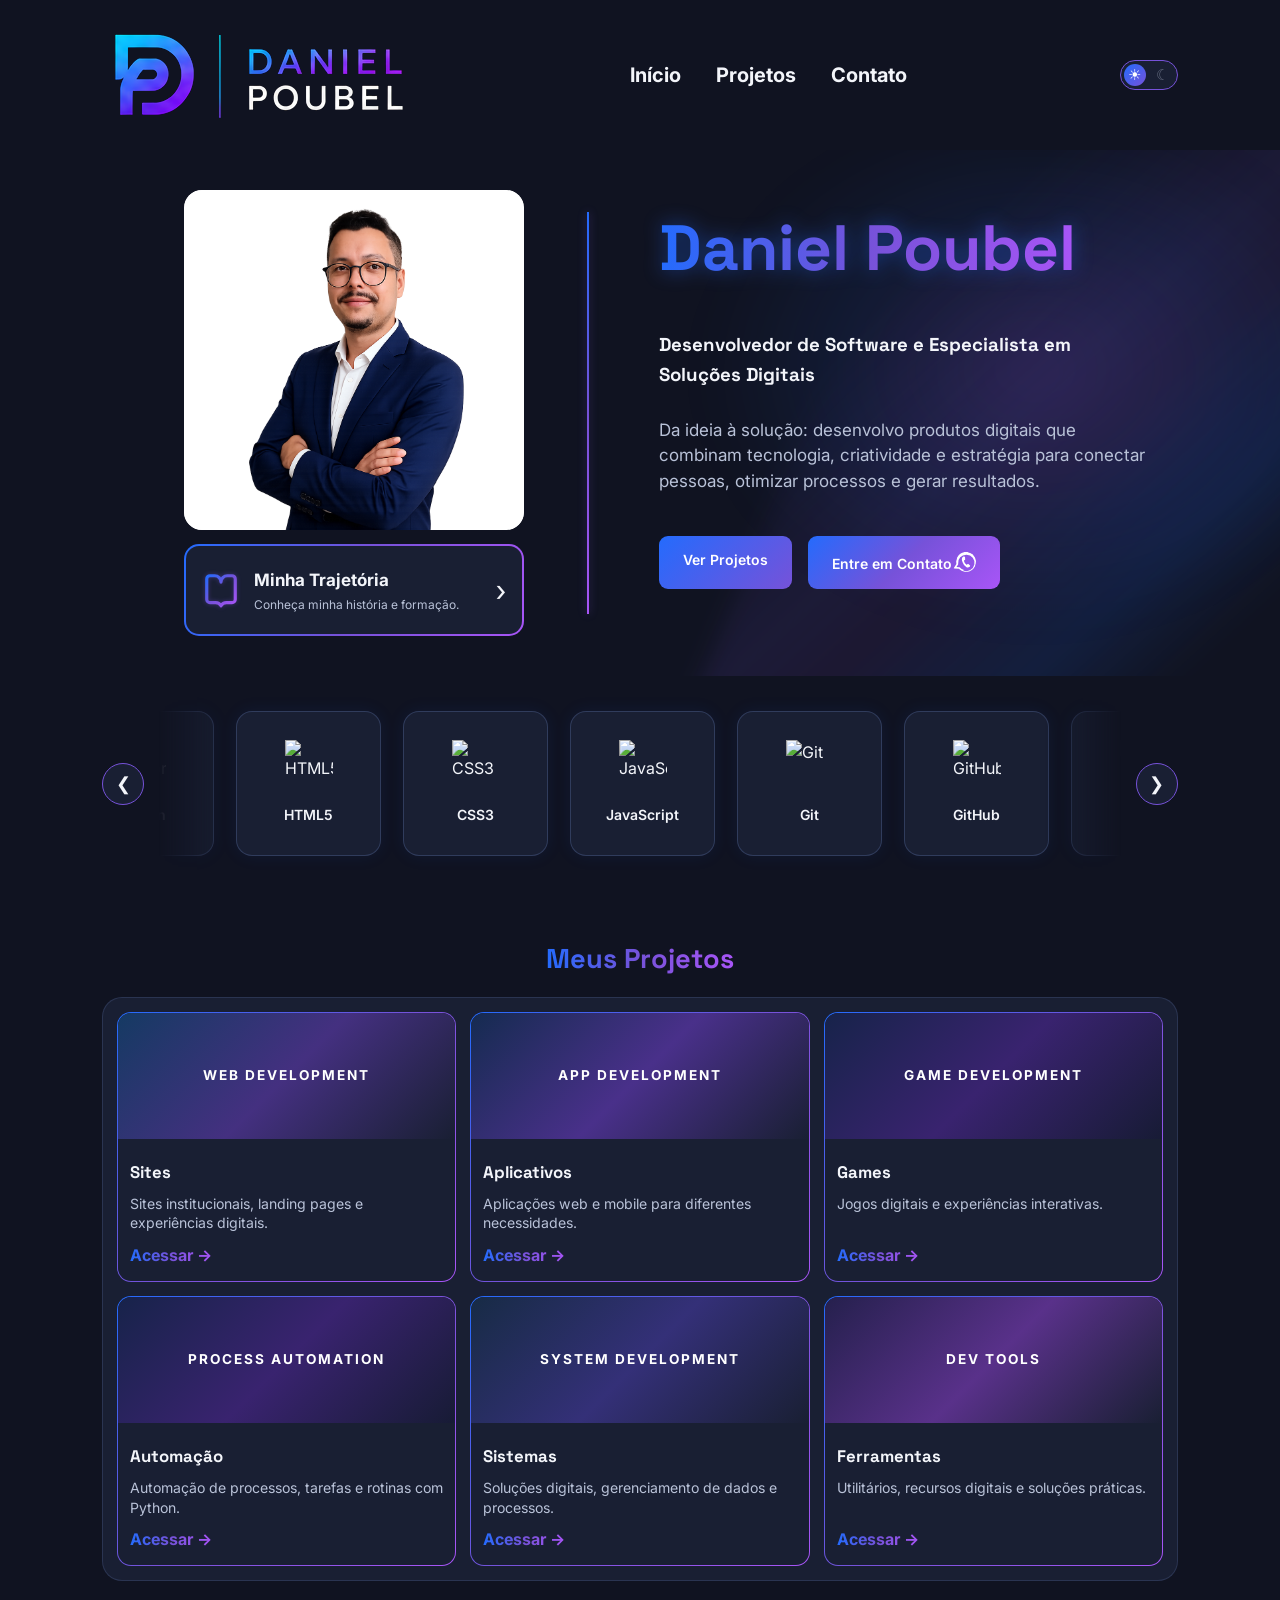
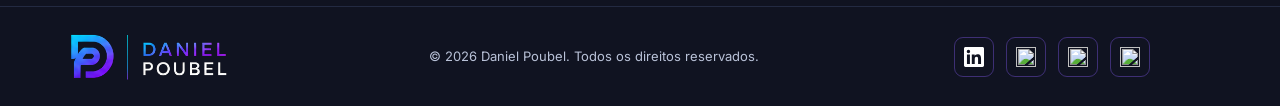
==== commit d4d227ad: "Corrige sincronização de tema nas categorias Ajusta o caminho de carregamento do theme.js nas página" ====
--- a/index.html
+++ b/index.html
@@ -110,7 +110,7 @@
 
                     <span class="trajectory-content">
                         <strong>Minha Trajetória</strong>
-                        <small>Conheça minha história, formação e transição de carreira.</small>
+                        <small>Conheça minha história e formação.</small>
                     </span>
 
                     <span class="trajectory-arrow">›</span>
@@ -126,10 +126,7 @@
                 </h3>
 
                 <p class="hero-description">
-                    Transformo ideias em soluções digitais, desenvolvendo sites,
-                    <br>
-                    aplicativos, games, automações, sistemas e ferramentas<br>que
-                    conectam tecnologia, pessoas e resultados.
+                    Da ideia à solução: desenvolvo produtos digitais que combinam tecnologia, criatividade e estratégia para conectar pessoas, otimizar processos e gerar resultados.
                 </p>
 
                 <div class="hero-buttons">
--- a/css/style.css
+++ b/css/style.css
@@ -359,16 +359,16 @@
 
 .hero-content h1 {
     transform: translateY(-38px);
+    width: fit-content;
     font-size: clamp(42px, 5vw, 64px);
     font-weight: 700;
     line-height: 1.1;
     margin-bottom: 8px;
     background: linear-gradient(
-    180deg,
-    #246BFD 0%,
-    #4D8DFF 35%,
-    #7652D9 75%,
-    #A855F7 100%
+    90deg,
+    #246BFD,
+    #7652D9,
+    #A855F7
     );
     -webkit-background-clip: text;
     background-clip: text;
@@ -448,12 +448,12 @@
 /* ===== SOBRE MIM ===== */
 
 .about {
-    padding: 100px 10%;
-}
-
-.section-heading {
+    padding: 15px 10% 55px;
+}
+
+.about .section-heading {
     text-align: center;
-    margin-bottom: 55px;
+    margin-bottom: 25px;
 }
 
 .section-tag {
@@ -901,4 +901,224 @@
 
 [data-theme="light"] .footer-social svg {
     fill: #191F33;
-}+}
+
+/* ===== MINHA TRAJETÓRIA — CARDS INTERATIVOS ===== */
+
+.about-stories {
+    display: grid;
+    grid-template-columns: repeat(4, minmax(0, 1fr));
+    align-items: stretch;
+    gap: 14px;
+    max-width: 1200px;
+    margin: 0 auto;
+    padding: 0 12px;
+    position: relative;
+}
+
+.story-card {
+    position: relative;
+    isolation: isolate;
+    display: flex;
+    flex-direction: column;
+    align-items: center;
+    justify-content: flex-start;
+    min-width: 0;
+    min-height: 350px;
+    padding: 24px 18px;
+    overflow: hidden;
+    border: 1px solid rgba(142, 175, 255, 0.25);
+    border-radius: 18px;
+    color: #FFFFFF;
+    text-align: center;
+    font-family: 'Inter', sans-serif;
+    background-color: #101321;
+    background-size: cover;
+    background-position: center;
+
+    cursor: default;
+
+    transition:
+        transform 0.4s ease,
+        border-color 0.4s ease,
+        box-shadow 0.4s ease;
+}
+
+/* CAMADA ESCURA SOBRE AS IMAGENS */
+
+.story-card::before {
+    content: "";
+    position: absolute;
+    inset: 0;
+    z-index: -1;
+
+    background: linear-gradient(
+        180deg,
+        rgba(10, 15, 35, 0.35) 0%,
+        rgba(10, 15, 35, 0.65) 45%,
+        rgba(10, 15, 35, 0.96) 100%
+    );
+
+    transition: background 0.4s ease;
+}
+
+/* IMAGEM DE FUNDO */
+
+.story-yesterday,
+.story-today,
+.story-tomorrow,
+.story-purpose {
+    background-image: url("../assets/images/trajectory/trajectory-background.gif");
+    background-size: cover;
+    background-position: center;
+}
+
+/* TÍTULOS */
+
+.story-title {
+    width: 100%;
+    margin-bottom: 0;
+    color: #FFFFFF;
+    font-family: 'Space Grotesk', sans-serif;
+    font-size: 25px;
+    font-weight: 700;
+    letter-spacing: 2px;
+    text-align: center;
+    text-shadow: 0 2px 12px rgba(0, 0, 0, 0.8);
+    position: relative;
+    z-index: 1;
+}
+
+.story-preview {
+    position: absolute;
+    left: 18px;
+    right: 18px;
+    bottom: 28px;
+
+    margin: 0;
+    text-align: center;
+}
+
+/* DESCRIÇÃO COMPLETA */
+
+.story-full {  
+    width: auto;
+    margin-top: 0;
+    color: #F3F5FA;
+    font-size: 12px;
+    line-height: 1.5;
+    text-align: left;
+    opacity: 0;
+    transform: translateY(15px);
+    transition: opacity 0.35s ease, transform 0.35s ease;
+}
+
+.story-full strong {
+    display: block;
+    width: fit-content;
+    max-width: 100%;
+    margin: 0 auto 18px;
+
+    background: linear-gradient(
+        90deg,
+        #246BFD,
+        #7652D9,
+        #A855F7
+    );
+
+    -webkit-background-clip: text;
+    background-clip: text;
+    -webkit-text-fill-color: transparent;
+
+    font-family: 'Space Grotesk', sans-serif;
+    font-size: 19px;
+    line-height: 1.5;
+    text-align: center;
+}
+
+/* EXPANSÃO CENTRALIZADA DOS CARDS */
+
+.story-card.is-trigger-active {
+    opacity: 0;
+}
+
+.story-overlay {
+    position: fixed !important;
+    top: 50% !important;
+    left: 50% !important;
+    width: min(520px, 85vw) !important;
+    height: min(400px, 60vh);
+    min-height: 0;
+    max-height: 60vh;
+    padding: 35px 32px !important;
+    transform: translate(-50%, -50%) !important;
+    z-index: 9999 !important;
+    opacity: 1 !important;
+    pointer-events: none;
+    border-color: #7652D9;
+    box-shadow:
+        0 12px 35px rgba(36, 107, 253, 0.3),
+        0 0 35px rgba(118, 82, 217, 0.35);
+    animation: story-float-in 0.35s ease both;
+}
+
+.story-overlay .story-preview {
+    display: none;
+}
+
+.story-overlay .story-title {
+    margin-bottom: 28px;
+    flex-shrink: 0;
+}
+
+.story-overlay .story-full {
+    position: relative;
+    inset: auto;
+    width: 100%;
+    margin: 0;
+    overflow: visible;
+    font-size: 15px;
+    line-height: 1.7;
+    opacity: 1;
+    transform: none;
+    text-align: justify;
+}
+
+.story-overlay::before {
+    background: linear-gradient(
+        180deg,
+        rgba(10, 15, 35, 0.75),
+        rgba(10, 15, 35, 0.97)
+    );
+}
+
+@keyframes story-float-in {
+    from {
+        opacity: 0;
+        transform: translate(-50%, -46%) scale(0.94);
+    }
+
+    to {
+        opacity: 1;
+        transform: translate(-50%, -50%) scale(1);
+    }
+}
+
+/* ACESSIBILIDADE */
+
+.story-card:focus-visible {
+    outline: 2px solid #8EAFFF;
+    outline-offset: 4px;
+}
+
+.about .section-heading h2,
+.projects .section-heading h2 {
+    display: inline-block;
+    background: linear-gradient(
+        90deg,
+        #246BFD,
+        #7652D9,
+        #A855F7
+    );
+    -webkit-background-clip: text;
+    background-
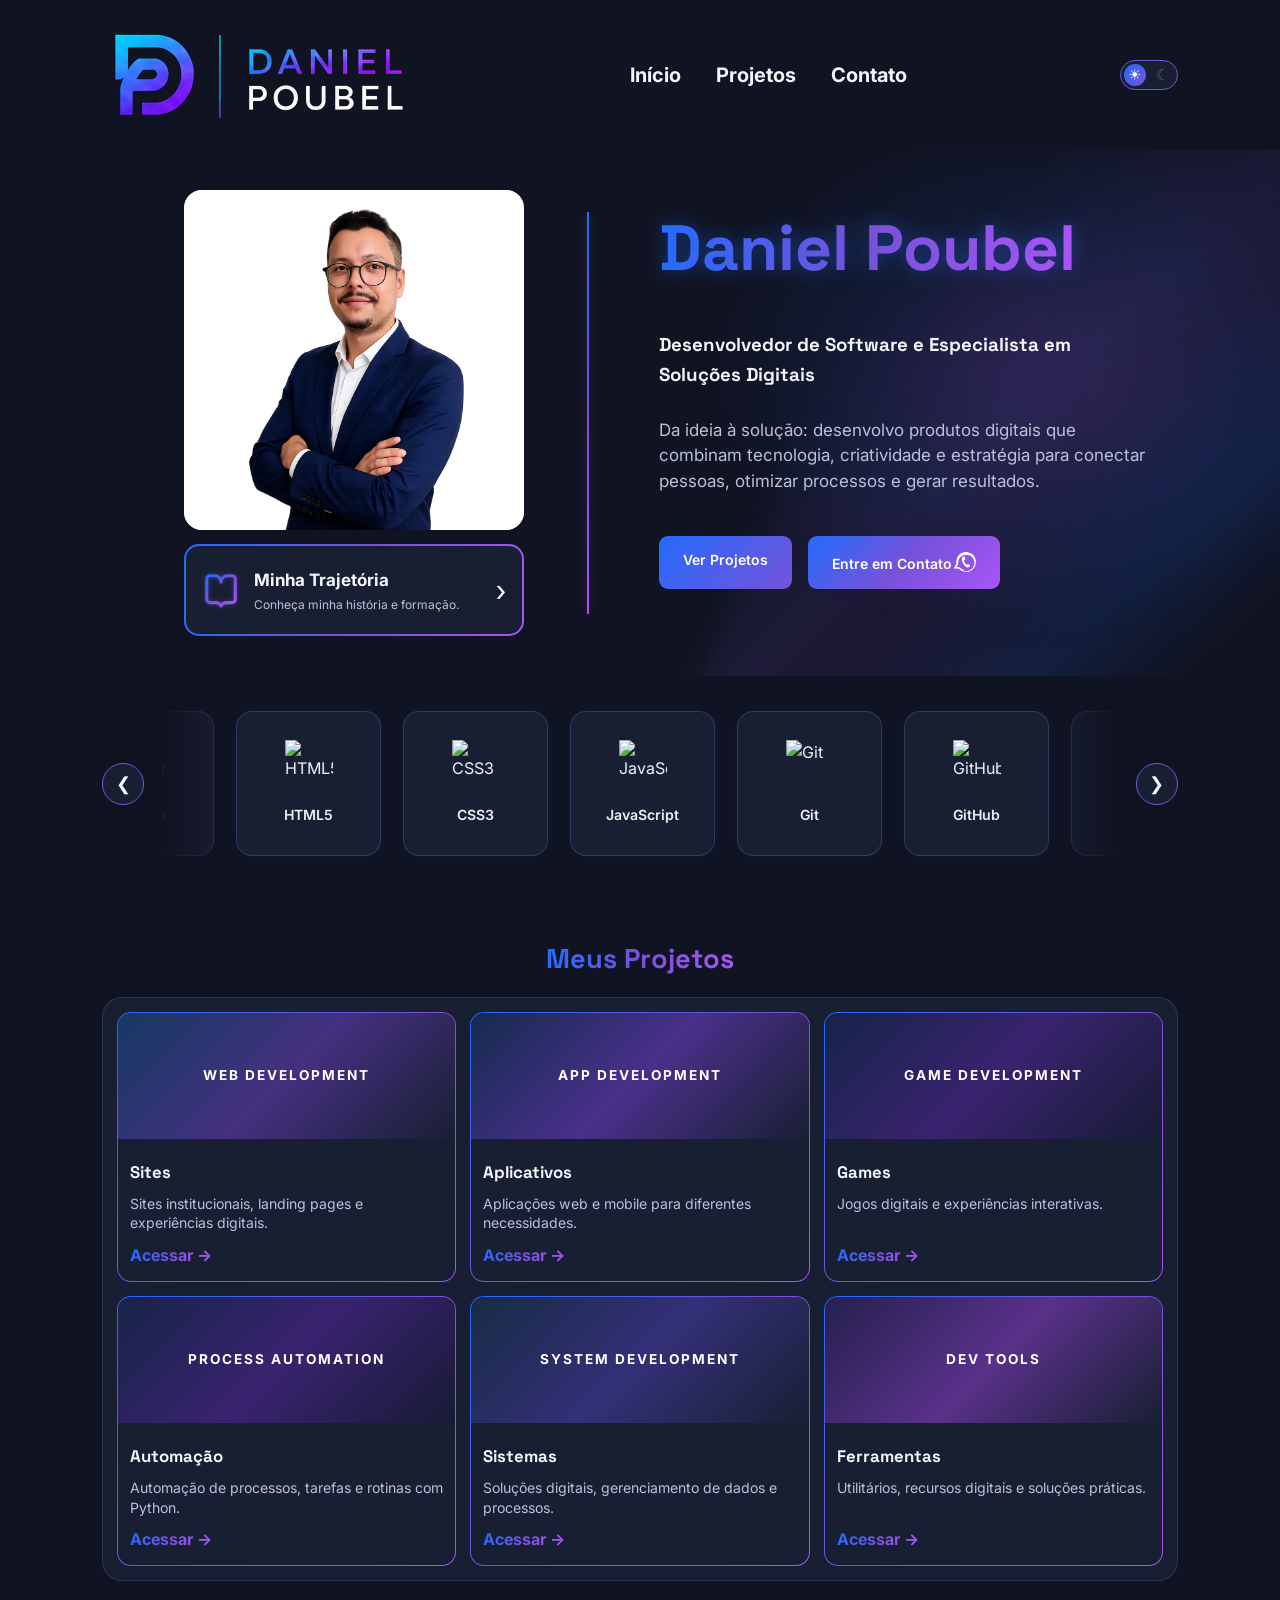
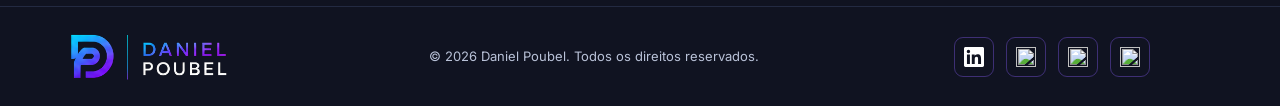
==== commit bce61507: "Adiciona slideshow automático ao game Implementa apresentação automática das oito telas do jogo com " ====
--- a/index.html
+++ b/index.html
@@ -6,7 +6,7 @@
     <meta charset="UTF-8">
     <meta name="viewport" content="width=device-width, initial-scale=1.0">
 
-    <meta name="description" content="Portfólio Profissional de Daniel Poubel. Desenvolvimento Web, Marketing Digital e Tecnologia.">
+    <meta name="description" content="Portfólio de Daniel Poubel, Desenvolvedor de Software. Conheça seus projetos em desenvolvimento web, aplicativos, games, automações, sistemas e tecnologia.">
 
     <title>Daniel Poubel | Desenvolvedor de Software</title>
 
@@ -19,7 +19,6 @@
     <!-- CSS -->
     <link rel="stylesheet" href="css/style.css">
     <link rel="stylesheet" href="css/responsive.css">
-    <link rel="stylesheet" href="css/animations.css">
 
     <!-- JavaScript -->
     <script src="js/main.js" defer></script>
@@ -83,7 +82,7 @@
 
                 <div class="hero-image">
                     <img
-                        src="assets/images/profile/daniel_poubel.png"
+                        src="assets/images/profile/daniel_poubel.webp"
                         alt="Fotografia profissional de Daniel Poubel"
                     >
                 </div>
--- a/css/style.css
+++ b/css/style.css
@@ -29,10 +29,18 @@
 }
 
 body {
+    min-height: 100vh;
+    display: flex;
+    flex-direction: column;
+
     background-color: var(--cor-fundo);
     color: var(--cor-texto);
     font-family: 'Inter', sans-serif;
     line-height: 1.6;
+}
+
+main {
+    flex: 1;
 }
     
 h1, h2, h3, h4 {
@@ -816,7 +824,7 @@
     font-size: 22px;
     cursor: pointer;
     opacity: 0;
-    visibility: hidden
+    visibility: hidden;
     transition: 0.3s ease;
     padding: 0;
     display: flex;
@@ -1036,72 +1044,73 @@
     text-align: center;
 }
 
-/* EXPANSÃO CENTRALIZADA DOS CARDS */
-
-.story-card.is-trigger-active {
+/* ===== EXPANSÃO DOS CARDS NO PRÓPRIO LOCAL ===== */
+
+.about-stories {
+    align-items: start;
+}
+
+.story-card {
+    height: auto;
+    overflow: hidden;
+    cursor: pointer;
+}
+
+.story-full {
+    position: absolute;
+    visibility: hidden;
     opacity: 0;
-}
-
-.story-overlay {
-    position: fixed !important;
-    top: 50% !important;
-    left: 50% !important;
-    width: min(520px, 85vw) !important;
-    height: min(400px, 60vh);
-    min-height: 0;
-    max-height: 60vh;
-    padding: 35px 32px !important;
-    transform: translate(-50%, -50%) !important;
-    z-index: 9999 !important;
-    opacity: 1 !important;
-    pointer-events: none;
-    border-color: #7652D9;
+    transform: translateY(15px);
+    transition: opacity 0.35s ease, transform 0.35s ease;
+}
+
+.story-card.expanded {
+    position: relative;
+    z-index: 20;
+
+    width: 100%;
+    height: 435px;
+    min-height: 400px;
+
+    padding: 24px 18px;
+    overflow: hidden;
+
+    transform: scaleX(1.30);
+    transform-origin: center center;
+
+    border: 2px solid #7652D9;
+
     box-shadow:
-        0 12px 35px rgba(36, 107, 253, 0.3),
-        0 0 35px rgba(118, 82, 217, 0.35);
-    animation: story-float-in 0.35s ease both;
-}
-
-.story-overlay .story-preview {
+        0 12px 35px rgba(36, 107, 253, 0.30),
+        0 0 20px rgba(118, 82, 217, 0.35);
+}
+
+/* Esconde a prévia */
+
+.story-card.expanded .story-preview {
     display: none;
 }
 
-.story-overlay .story-title {
-    margin-bottom: 28px;
-    flex-shrink: 0;
-}
-
-.story-overlay .story-full {
-    position: relative;
-    inset: auto;
+/* Exibe o conteúdo completo */
+
+.story-card.expanded .story-full {
+    position: relative;
+    visibility: visible;
     width: 100%;
-    margin: 0;
-    overflow: visible;
-    font-size: 15px;
-    line-height: 1.7;
+    margin-top: 24px;
+
     opacity: 1;
-    transform: none;
+    transform: translateY(0);
+
+    font-size: 11px;
+    line-height: 1.8;
     text-align: justify;
 }
 
-.story-overlay::before {
-    background: linear-gradient(
-        180deg,
-        rgba(10, 15, 35, 0.75),
-        rgba(10, 15, 35, 0.97)
-    );
-}
-
-@keyframes story-float-in {
-    from {
-        opacity: 0;
-        transform: translate(-50%, -46%) scale(0.94);
-    }
-
-    to {
-        opacity: 1;
-        transform: translate(-50%, -50%) scale(1);
-    }
+/* Título do card expandido */
+
+.story-card.expanded .story-title {
+    margin-bottom: 0;
 }
 
 /* ACESSIBILIDADE */
@@ -1121,4 +1130,19 @@
         #A855F7
     );
     -webkit-background-clip: text;
-    background-+     background-clip: text;
+    -webkit-text-fill-color: transparent;
+}
+
+@media (hover: hover) and (pointer: fine) {
+
+    .story-card:not(.expanded):hover {
+        transform: translateY(-7px);
+        border-color: #7652D9;
+
+        box-shadow:
+            0 8px 25px rgba(36, 107, 253, 0.22),
+            0 0 15px rgba(118, 82, 217, 0.25);
+    }
+
+}
--- a/css/responsive.css
+++ b/css/responsive.css
@@ -1,71 +1,87 @@
-
-/* ===== RESPONSIVIDADE DO HERO ===== */
-
-/* TABLETS */
-@media (max-width: 900px) {
-
-    .hero {
-        padding: 70px 6%;
-        gap: 25px;
-    }
-
-    .hero-image {
-        flex-basis: 230px;
-    }
-
-    .hero-image img {
-        max-width: 230px;
-    }
-
-}
-
-/* CELULARES */
-@media (max-width: 600px) {
-
-    .hero {
-        min-height: auto;
-        padding: 60px 7%;
-        flex-direction: column;
-        text-align: center;
-        gap: 35px;
-    }
-
-    .hero-image {
-        flex-basis: auto;
-        order: -1;
-    }
-
-    .hero-image img {
-        max-width: 200px;
-    }
-
-    .hero-content {
-        width: 100%;
-    }
-
-   .hero-buttons {
-        justify-content: center;
-        width: 100%;
-    }
-
-}
-
-
-/* ===== MENU MOBILE ===== */
-
-/* Botão escondido em telas maiores */
+/* ===== TABLETS E TELAS INTERMEDIÁRIAS ===== */
+
+/* BOTÃO MOBILE OCULTO EM TELAS MAIORES */
 .menu-toggle {
     display: none;
 }
 
-/* CELULARES */
+@media (max-width: 1100px) {
+
+    /* HERO */
+    .hero {
+    padding: 60px 5%;
+    gap: 80px;
+    }
+
+    .hero-profile {
+        flex: 0 0 280px;
+    }
+
+    .hero-content {
+        min-width: 0;
+    }
+
+    .hero-content h1 {
+        font-size: clamp(2rem, 4vw, 2.8rem);
+    }
+
+    /* TECNOLOGIAS */
+    .technologies {
+        padding-left: 5%;
+        padding-right: 5%;
+    }
+
+    .tech-item {
+        width: 125px;
+        min-width: 125px;
+        height: 125px;
+    }
+
+    /* PROJETOS */
+    .projects-container {
+        grid-template-columns: repeat(2, minmax(0, 1fr));
+        max-width: 850px;
+    }
+
+    /* MINHA TRAJETÓRIA */
+    .about-stories {
+        grid-template-columns: repeat(2, minmax(0, 1fr));
+        max-width: 850px;
+        gap: 18px;
+    }
+
+    .story-card {
+        min-height: 320px;
+    }
+
+    /* RODAPÉ */
+    .footer {
+        padding: 20px 5%;
+        gap: 20px;
+    }
+}
+
+/* ===== CELULARES ===== */
+
 @media (max-width: 600px) {
+
+    /* CABEÇALHO */
+    .header {
+        padding: 15px 5%;
+    }
+
+    #logo-principal {
+        width: 145px;
+        max-width: 100%;
+        height: auto;
+    }
 
     .navbar {
         position: relative;
-    }
-
-    /* Botão hambúrguer */
+        gap: 12px;
+    }
+
+    /* BOTÃO HAMBÚRGUER */
     .menu-toggle {
         display: flex;
         flex-direction: column;
@@ -74,7 +90,8 @@
         gap: 5px;
         width: 42px;
         height: 42px;
-        background: #191F33;
+        flex-shrink: 0;
+        background: var(--cor-card);
         border: 1px solid #7652D9;
         border-radius: 8px;
         cursor: pointer;
@@ -83,49 +100,376 @@
     .menu-toggle span {
         width: 20px;
         height: 2px;
-        background-color: #F3F5FA;
+        background-color: var(--cor-texto);
         border-radius: 2px;
-    }
-
-    /* Menu de navegação */
+        transition: transform 0.3s ease, opacity 0.3s ease;
+    }
+
+    .menu-toggle.active span:nth-child(1) {
+        transform: translateY(7px) rotate(45deg);
+    }
+
+    .menu-toggle.active span:nth-child(2) {
+        opacity: 0;
+    }
+
+    .menu-toggle.active span:nth-child(3) {
+        transform: translateY(-7px) rotate(-45deg);
+    }
+
+    /* MENU ABERTO */
     .nav-menu {
         display: none;
         position: absolute;
-        top: calc(100% + 15px);
+        top: calc(100% + 12px);
         right: 0;
         flex-direction: column;
-        align-items: center;
-        gap: 22px;
-        width: 220px;
-        padding: 25px;
-        background-color: #191F33;
+        align-items: stretch;
+        gap: 18px;
+        width: min(250px, calc(100vw - 30px));
+        padding: 22px;
+        background: var(--cor-card);
         border: 1px solid #7652D9;
-        border-radius: 10px;
+        border-radius: 12px;
+        box-shadow: 0 12px 30px rgba(0, 0, 0, 0.25);
         z-index: 200;
     }
 
-    /* Menu aberto */
     .nav-menu.active {
         display: flex;
     }
-    
-    /* Animação do botão hambúrguer */
-
-    .menu-toggle span {
-        transition: transform 0.3s ease, opacity 0.3s ease;
-    }
-
-    .menu-toggle.active span:nth-child(1) {
-        transform: translateY(7px) rotate(45deg);
-    }
-
-    .menu-toggle.active span:nth-child(2) {
-        opacity: 0;
-    }
-
-    .menu-toggle.active span:nth-child(3) {
-        transform: translateY(-7px) rotate(-45deg);
-    }
-
-
-}
+
+    .nav-menu a {
+        display: block;
+        width: 100%;
+        color: var(--cor-texto);
+        font-size: 17px;
+        text-align: center;
+    }
+
+    .nav-menu .theme-toggle {
+        align-self: center;
+    }
+
+    /* HERO */
+    .hero {
+        min-height: auto;
+        padding: 40px 6%;
+        flex-direction: column;
+        text-align: center;
+        gap: 28px;
+    }
+
+    .hero-profile {
+        width: min(100%, 280px);
+        flex: 0 0 auto;
+    }
+
+    .hero-profile::after {
+        display: none;
+    }
+
+    .hero-image {
+        width: 100%;
+        max-width: 200px;
+        margin: 0 auto;
+    }
+
+    .hero-content {
+        width: 100%;
+        min-width: 0;
+    }
+
+    .hero-content h1 {
+        width: 100%;
+        margin: 0 auto 12px;
+        font-size: clamp(2rem, 9vw, 2.6rem);
+        transform: none;
+    }
+
+    .hero-content h3 {
+        font-size: 1.1rem;
+        margin-bottom: 18px;
+    }
+
+    .hero-description {
+        font-size: 15px;
+        line-height: 1.7;
+    }
+
+    .hero-description br {
+        display: none;
+    }
+
+    .hero-buttons {
+        justify-content: center;
+        flex-wrap: wrap;
+        gap: 12px;
+        transform: none;
+    }
+
+    /* TECNOLOGIAS */
+    .technologies {
+        padding: 15px 4% 25px;
+    }
+
+    .tech-carousel {
+        gap: 8px;
+    }
+
+    .tech-arrow {
+        width: 34px;
+        height: 34px;
+    }
+
+    .tech-track-container {
+        min-width: 0;
+    }
+
+    .tech-item {
+        width: 105px;
+        min-width: 105px;
+        height: 105px;
+        gap: 10px;
+    }
+
+    .tech-item img {
+        width: 38px;
+        height: 38px;
+    }
+
+    /* PROJETOS */
+    .projects {
+        padding: 25px 5%;
+    }
+
+    .projects-container {
+        grid-template-columns: minmax(0, 1fr);
+        width: 100%;
+        max-width: 420px;
+        padding: 8px;
+        gap: 20px;
+    }
+
+    .project-card {
+        width: 100%;
+        min-width: 0;
+    }
+
+    .project-content {
+        padding: 18px;
+    }
+
+    /* MINHA TRAJETÓRIA */
+    .about {
+        padding: 25px 5% 40px;
+    }
+
+    .about-stories {
+        grid-template-columns: minmax(0, 1fr);
+        width: 100%;
+        max-width: 420px;
+        gap: 16px;
+        padding: 0;
+    }
+
+    .story-card {
+        width: 100%;
+        min-height: 280px;
+        padding: 24px 18px;
+    }
+
+    .story-title {
+        font-size: 23px;
+    }
+
+    .story-preview {
+        left: 18px;
+        right: 18px;
+        bottom: 24px;
+        font-size: 14px;
+    }
+
+    /* PAINEL EXPANDIDO */
+    .story-overlay {
+        position: fixed !important;
+        top: 50% !important;
+        left: 50% !important;
+        width: calc(100vw - 28px) !important;
+        height: auto !important;
+        max-height: calc(100dvh - 32px) !important;
+        min-height: 0 !important;
+        padding: 24px 20px !important;
+        display: flex;
+        flex-direction: column;
+        gap: 12px;
+        overflow-x: hidden !important;
+        overflow-y: auto !important;
+        box-sizing: border-box !important;
+        transform: translate(-50%, -50%) !important;
+        pointer-events: auto;
+    }
+
+    .story-overlay .story-title {
+        margin-bottom: 8px;
+        font-size: 22px;
+    }
+
+    .story-overlay .story-full {
+        width: 100%;
+        font-size: 14px;
+        line-height: 1.6;
+        text-align: left;
+    }
+
+    .story-overlay .story-full strong {
+        font-size: 17px;
+        margin-bottom: 12px;
+    }
+
+    /* RODAPÉ */
+    .footer {
+        min-height: 90px;
+        padding: 20px 16px;
+        flex-direction: column;
+        justify-content: center;
+        align-items: center;
+        text-align: center;
+        gap: 18px;
+    }
+
+    .footer-logo img {
+        width: 145px;
+    }
+
+    .footer-social {
+        justify-content: center;
+        flex-wrap: wrap;
+    }
+
+    /* VOLTAR AO TOPO */
+    #voltar-topo {
+        right: 18px;
+        bottom: 18px;
+        z-index: 150;
+    }
+
+}
+
+/* ===== TELAS MUITO ESTREITAS ===== */
+
+@media (max-width: 380px) {
+
+    .header {
+        padding-left: 4%;
+        padding-right: 4%;
+    }
+
+    #logo-principal {
+        width: 130px;
+    }
+
+    .hero {
+        padding-left: 5%;
+        padding-right: 5%;
+    }
+
+    .story-card {
+        min-height: 240px;
+        padding: 20px 14px;
+    }
+
+    .story-title {
+        font-size: 21px;
+    }
+
+    .story-overlay {
+        padding: 20px 16px !important;
+    }
+
+}
+
+/* ===== MINHA TRAJETÓRIA — RESPONSIVIDADE ===== */
+
+/* TABLETS E TELAS MÉDIAS */
+@media (max-width: 1100px) {
+
+    .about {
+        padding: 20px 5% 45px;
+    }
+}
+
+/* CELULARES */
+@media (max-width: 600px) {
+
+    .about {
+        padding: 20px 16px 35px;
+    }
+
+    .about .section-heading h2 {
+        font-size: 30px;
+    }
+
+    .story-title {
+        font-size: 23px;
+    }
+
+    .story-preview {
+        left: 18px;
+        right: 18px;
+        bottom: 24px;
+        font-size: 14px;
+    }
+
+/* CARD EXPANDIDO NO CELULAR */
+.story-card.expanded {
+    width: 100%;
+    height: auto;
+    min-height: 280px;
+    overflow: hidden;
+    transform: none;
+    padding: 24px 18px;
+}
+
+.story-card.expanded .story-full {
+    position: relative;
+    width: 100%;
+    min-width: 0;
+    margin-top: 20px;
+    visibility: visible;
+    opacity: 1;
+    transform: none;
+    font-size: 12px;
+    line-height: 1.5;
+    text-align: justify;
+    overflow-wrap: anywhere;
+}
+
+.story-card.expanded .story-preview {
+    display: none;
+}
+
+}
+
+/* AJUSTE DA DIVISÓRIA ENTRE FOTO E TEXTO */
+
+/* Tablets e telas médias */
+@media (max-width: 1100px) {
+    .hero-profile::after {
+        right: -40px;
+    }
+}
+
+@media (min-width: 1101px) and (max-width: 1280px) {
+    .story-card.expanded {
+        transform: none;
+        height: auto;
+        min-height: 435px;
+        overflow: visible;
+    }
+
+    .story-card.expanded .story-full {
+        font-size: 11px;
+        line-height: 1.5;
+    }
+}
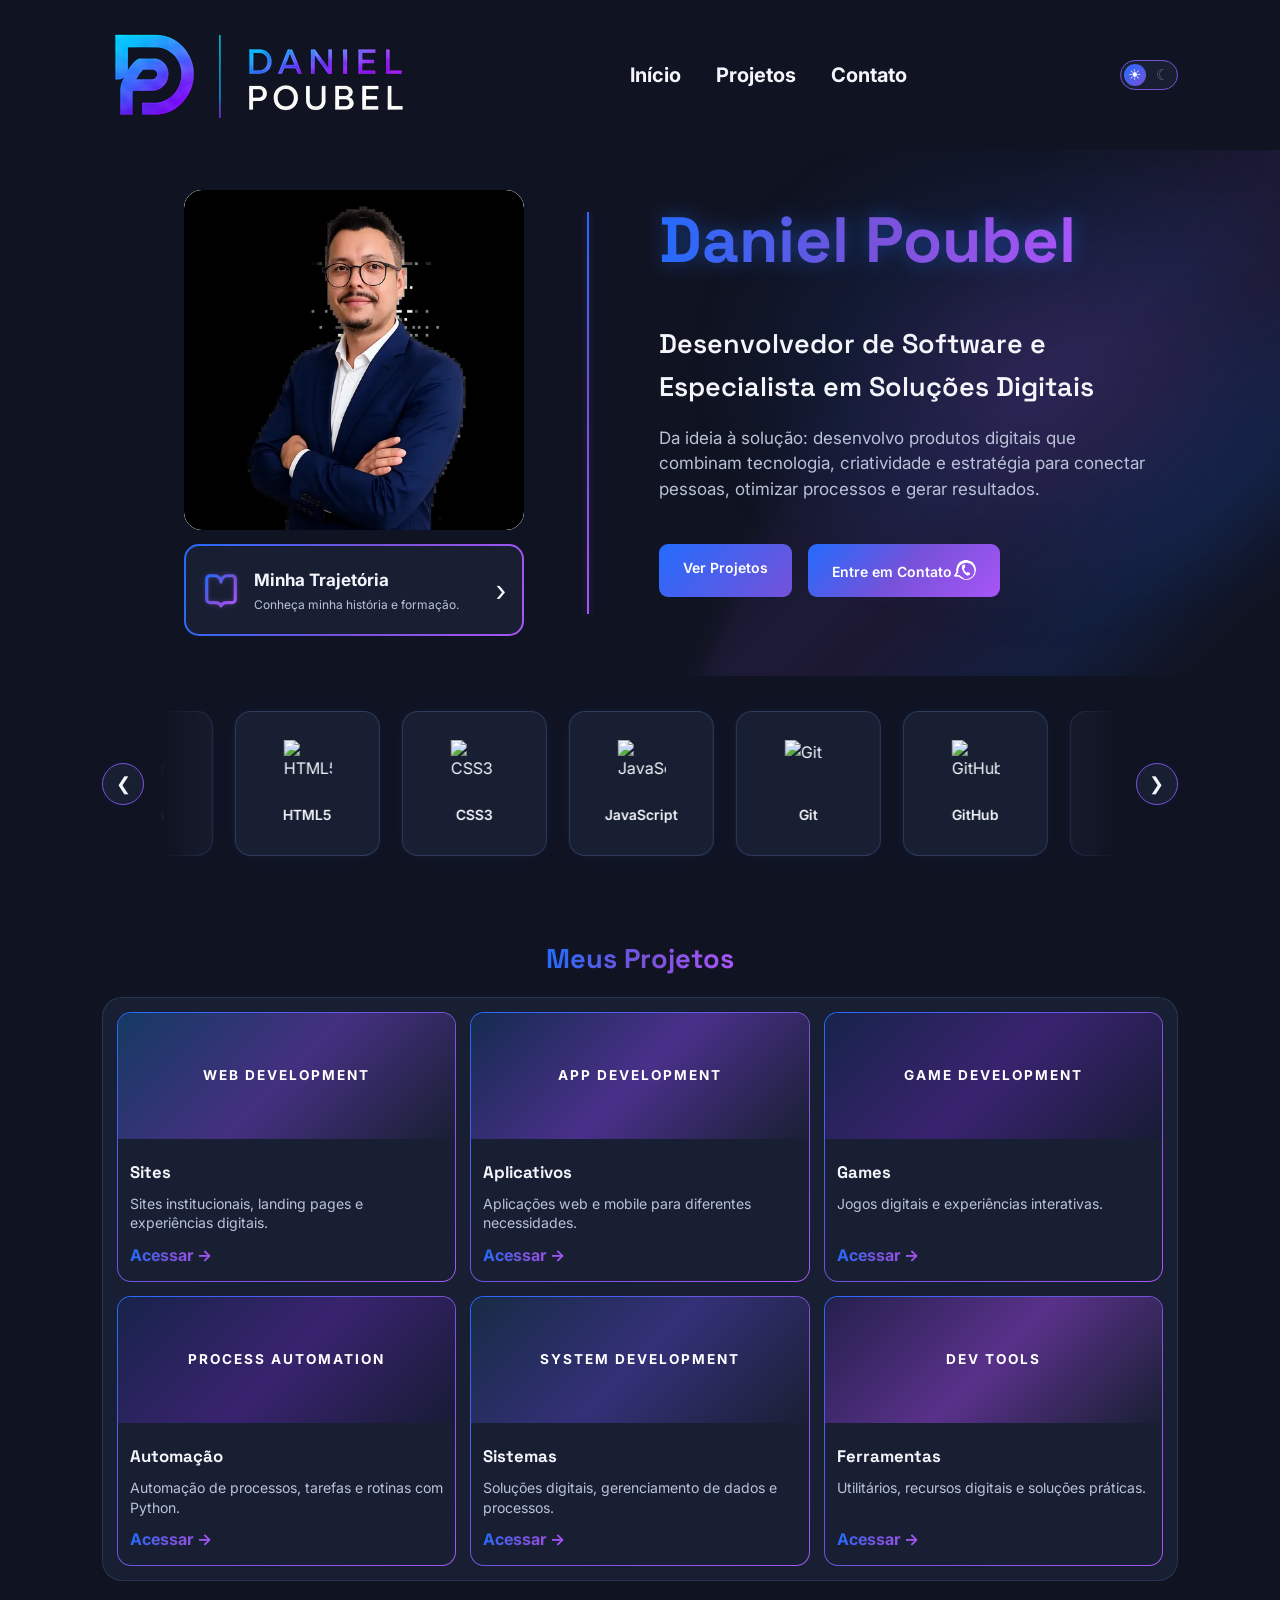
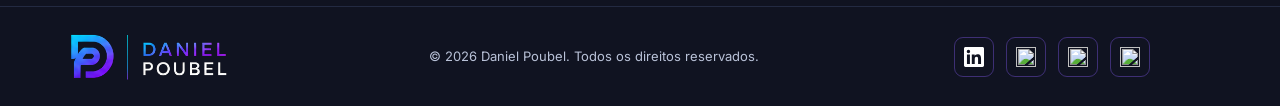
==== commit 9b6cae2c: "Otimiza carregamento da fotografia do hero Adiciona imagem WebP responsiva com srcset e prioridade d" ====
--- a/index.html
+++ b/index.html
@@ -1,4 +1,3 @@
-
 <!DOCTYPE html>
 <html lang="pt-BR">
 
@@ -83,7 +82,15 @@
                 <div class="hero-image">
                     <img
                         src="assets/images/profile/daniel_poubel.webp"
+                        srcset="
+                            assets/images/profile/daniel_poubel-500.webp 500w,
+                            assets/images/profile/daniel_poubel.webp 1024w
+                        "
+                        sizes="(max-width: 600px) 250px, 500px"
+                        width="1024"
+                        height="1536"
                         alt="Fotografia profissional de Daniel Poubel"
+                        fetchpriority="high"
                     >
                 </div>
 
@@ -121,8 +128,8 @@
 
                 <h1>Daniel Poubel</h1>
 
-                <h3>Desenvolvedor de Software e Especialista em Soluções Digitais
-                </h3>
+                <h2>Desenvolvedor de Software e Especialista em Soluções Digitais
+                </h2>
 
                 <p class="hero-description">
                     Da ideia à solução: desenvolvo produtos digitais que combinam tecnologia, criatividade e estratégia para conectar pessoas, otimizar processos e gerar resultados.
@@ -163,6 +170,8 @@
         <!-- TECNOLOGIAS -->
         <section class="technologies" id="tecnologias">
 
+            <h2 class="visually-hidden">Tecnologias</h2>
+
             <div class="tech-carousel">
 
                 <button
@@ -373,7 +382,7 @@
 
 </footer>
 
-<button id="voltar-topo" aria-label="Voltar ao topo">
+<button id="voltar-topo" type="button" aria-label="Voltar ao topo">
     <svg viewBox="0 0 24 24" width="20" height="20"
          fill="none" stroke="currentColor"
          stroke-width="2" stroke-linecap="round"
@@ -384,4 +393,4 @@
 
 </body>
 
-</html>
+</html>
--- a/css/style.css
+++ b/css/style.css
@@ -387,7 +387,7 @@
 .hero-content h2 {
     font-size: 27px;
     font-weight: 600;
-    color: var(--cor-destaque-texto);
+    color: var(--cor-texto);
     margin-bottom: 18px;
 }
 
@@ -976,7 +976,7 @@
 .story-today,
 .story-tomorrow,
 .story-purpose {
-    background-image: url("../assets/images/trajectory/trajectory-background.gif");
+    background-image: url("../assets/images/trajectory/trajectory-background.webp");
     background-size: cover;
     background-position: center;
 }
@@ -1145,4 +1145,17 @@
             0 0 15px rgba(118, 82, 217, 0.25);
     }
 
+}
+
+/* TÍTULOS ACESSÍVEIS */
+.visually-hidden {
+    position: absolute;
+    width: 1px;
+    height: 1px;
+    padding: 0;
+    margin: -1px;
+    overflow: hidden;
+    clip: rect(0, 0, 0, 0);
+    white-space: nowrap;
+    border: 0;
 }
--- a/css/responsive.css
+++ b/css/responsive.css
@@ -187,7 +187,7 @@
         transform: none;
     }
 
-    .hero-content h3 {
+    .hero-content h2 {
         font-size: 1.1rem;
         margin-bottom: 18px;
     }
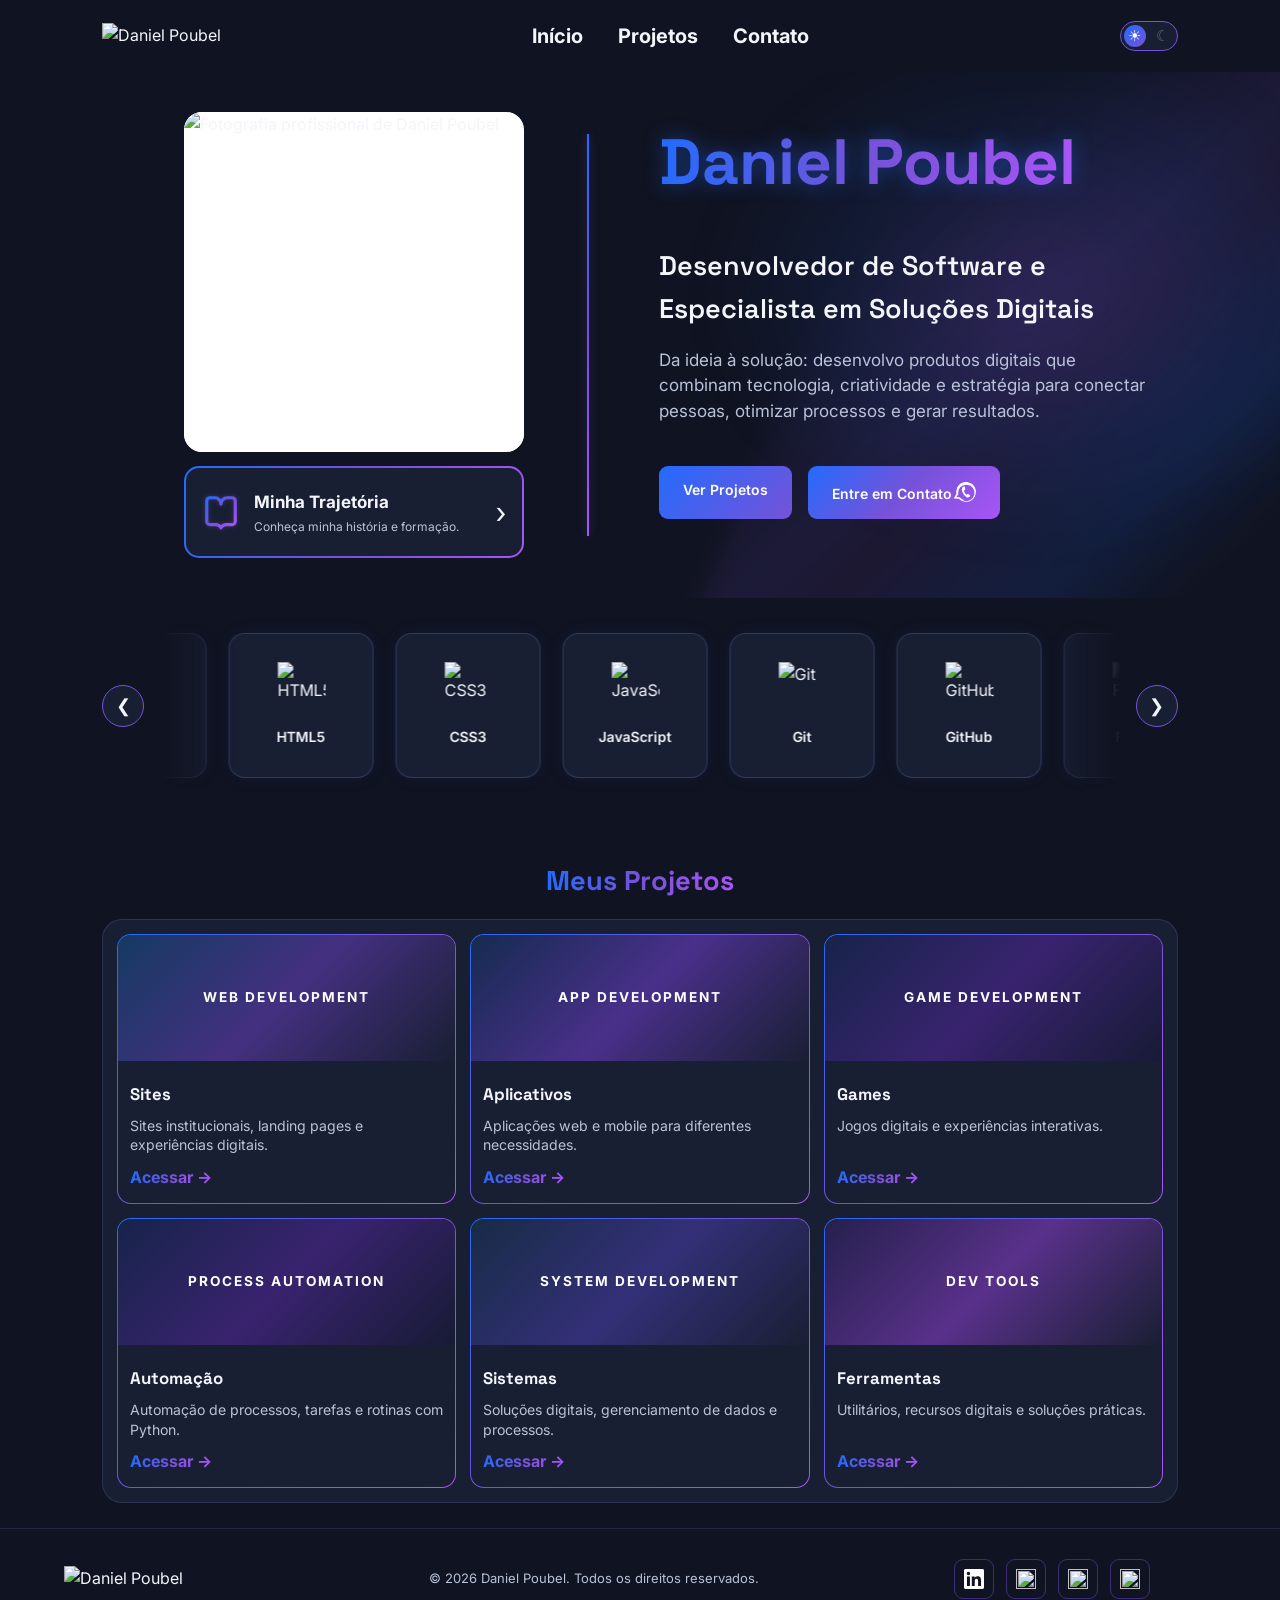
==== commit 1c8c5a02: "Otimiza imagens dos logos do portfólio Converte os logos para WebP e atualiza suas referências no HT" ====
--- a/index.html
+++ b/index.html
@@ -36,7 +36,7 @@
             <!-- LOGO -->
             <img
                 id="logo-principal"
-                src="assets/images/logo/logo-horizontal-dark.png"
+                src="assets/images/logo/logo-horizontal-dark.webp"
                 alt="Daniel Poubel"
             >
             
@@ -349,7 +349,7 @@
     <div class="footer-logo">
         <img
             id="logo-rodape"
-            src="assets/images/logo/logo-horizontal-dark.png"
+            src="assets/images/logo/logo-horizontal-dark.webp"
             alt="Daniel Poubel"
         >
     </div>
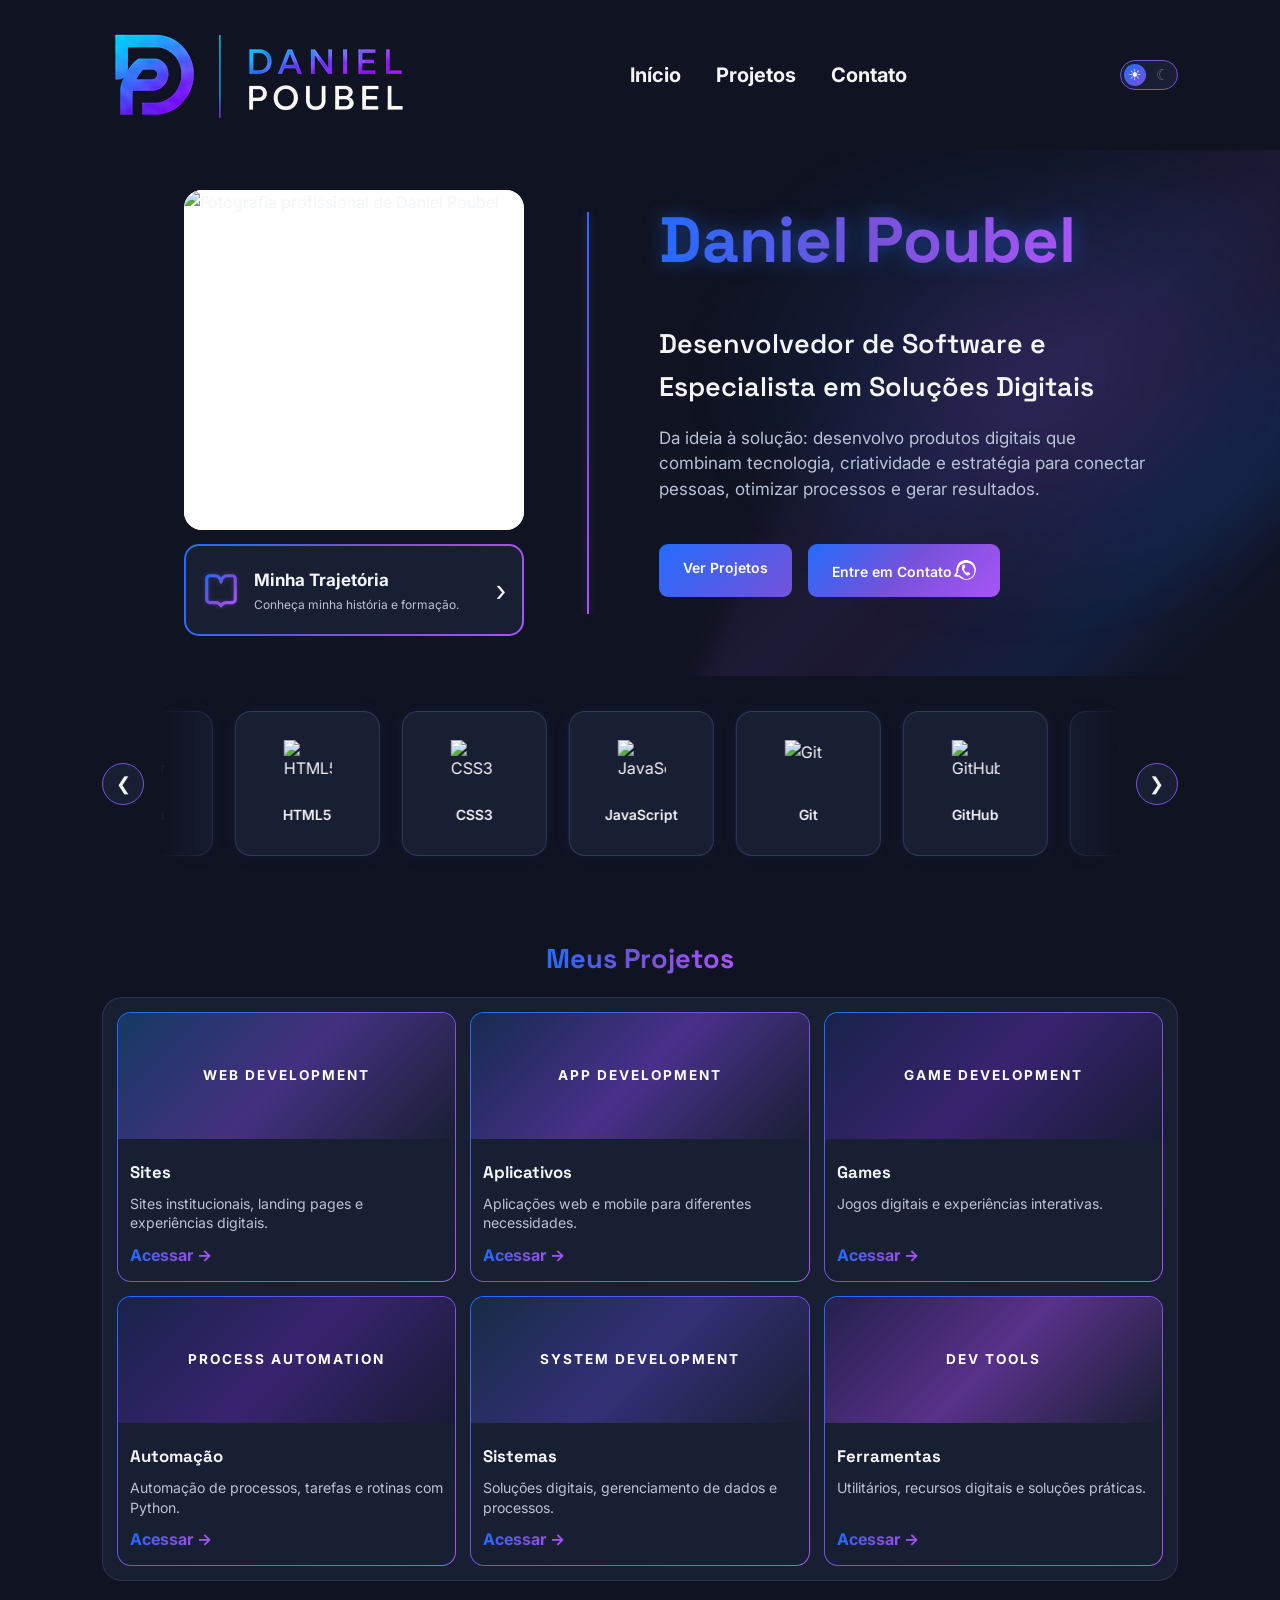
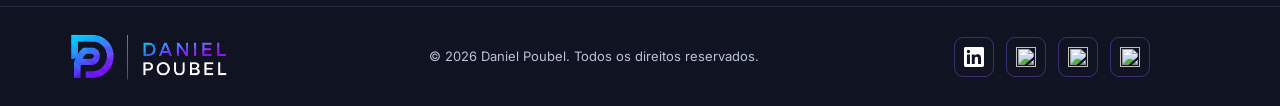
==== commit 68e3b6c3: "Corrige caminhos dos logos na alternância de tema Ajusta a localização dos logos WebP para funcionar" ====
--- a/index.html
+++ b/index.html
@@ -36,7 +36,7 @@
             <!-- LOGO -->
             <img
                 id="logo-principal"
-                src="assets/images/logo/logo-horizontal-dark.webp"
+                src="../assets/images/logo/logo-horizontal-dark.webp"
                 alt="Daniel Poubel"
             >
             
@@ -349,7 +349,7 @@
     <div class="footer-logo">
         <img
             id="logo-rodape"
-            src="assets/images/logo/logo-horizontal-dark.webp"
+            src="../assets/images/logo/logo-horizontal-dark.webp"
             alt="Daniel Poubel"
         >
     </div>
--- a/css/style.css
+++ b/css/style.css
@@ -713,7 +713,7 @@
 
 .project-image-vertical {
     position: relative;
-    background-image: url("../assets/images/projects/loop-sky/gameplay.png");
+    background-image: url("../assets/images/projects/loop-sky/gameplay.webp");
     background-size: cover;
     background-position: center;
 }
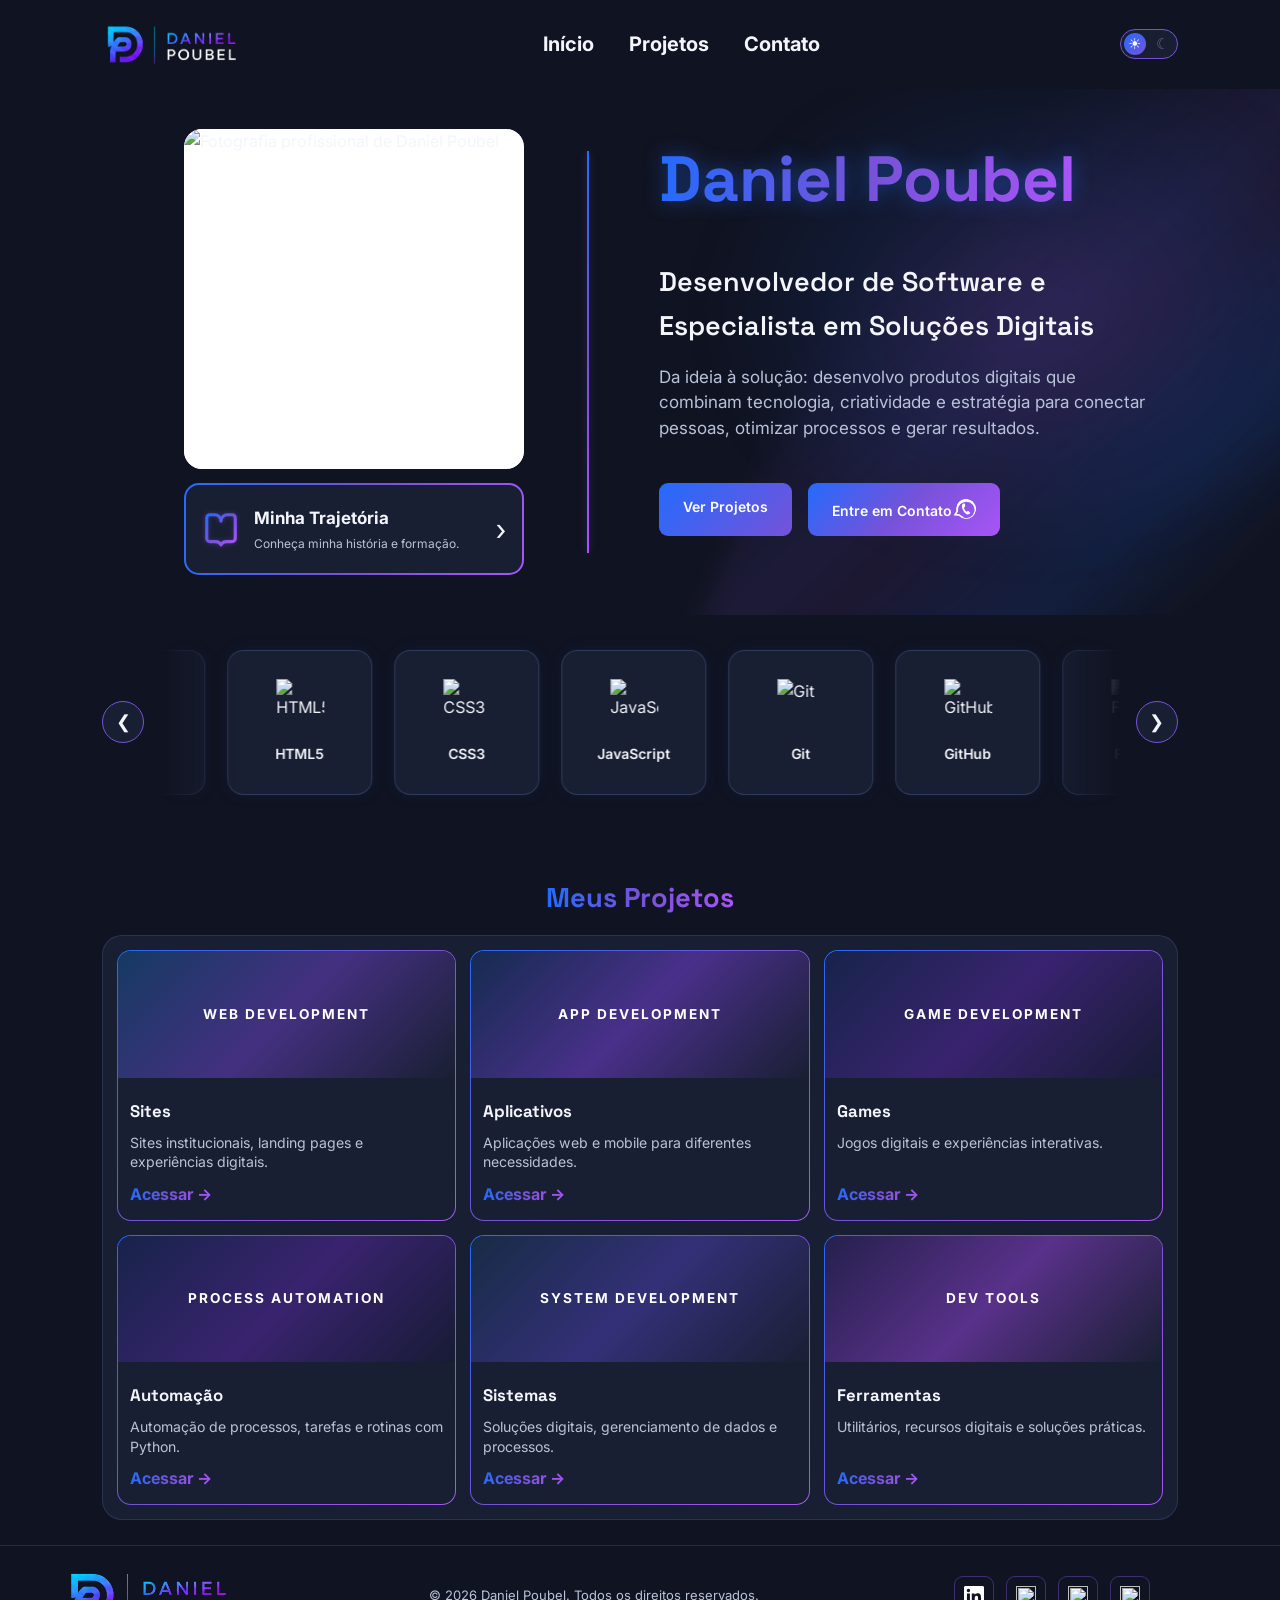
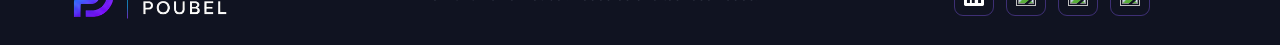
==== commit c4772879: "Corrige dimensionamento e alternância das logos Ajusta a estrutura do cabeçalho e corrige a exibição" ====
--- a/index.html
+++ b/index.html
@@ -34,11 +34,12 @@
         <nav class="navbar">
 
             <!-- LOGO -->
-            <img
-                id="logo-principal"
-                src="../assets/images/logo/logo-horizontal-dark.webp"
-                alt="Daniel Poubel"
-            >
+            <a href="index.html" class="logo">
+                <img
+                    id="logo-principal"
+                    src="assets/images/logo/logo-horizontal-dark.webp"
+                    alt="Daniel Poubel">
+            </a>
             
             <button class="menu-toggle" id="menu-toggle"
                     type="button"
--- a/css/style.css
+++ b/css/style.css
@@ -66,7 +66,7 @@
 /* LOGO */
 
 .logo img {
-    width: 170px;
+    width: 140px;
     height: auto;
     display: block;
 }
